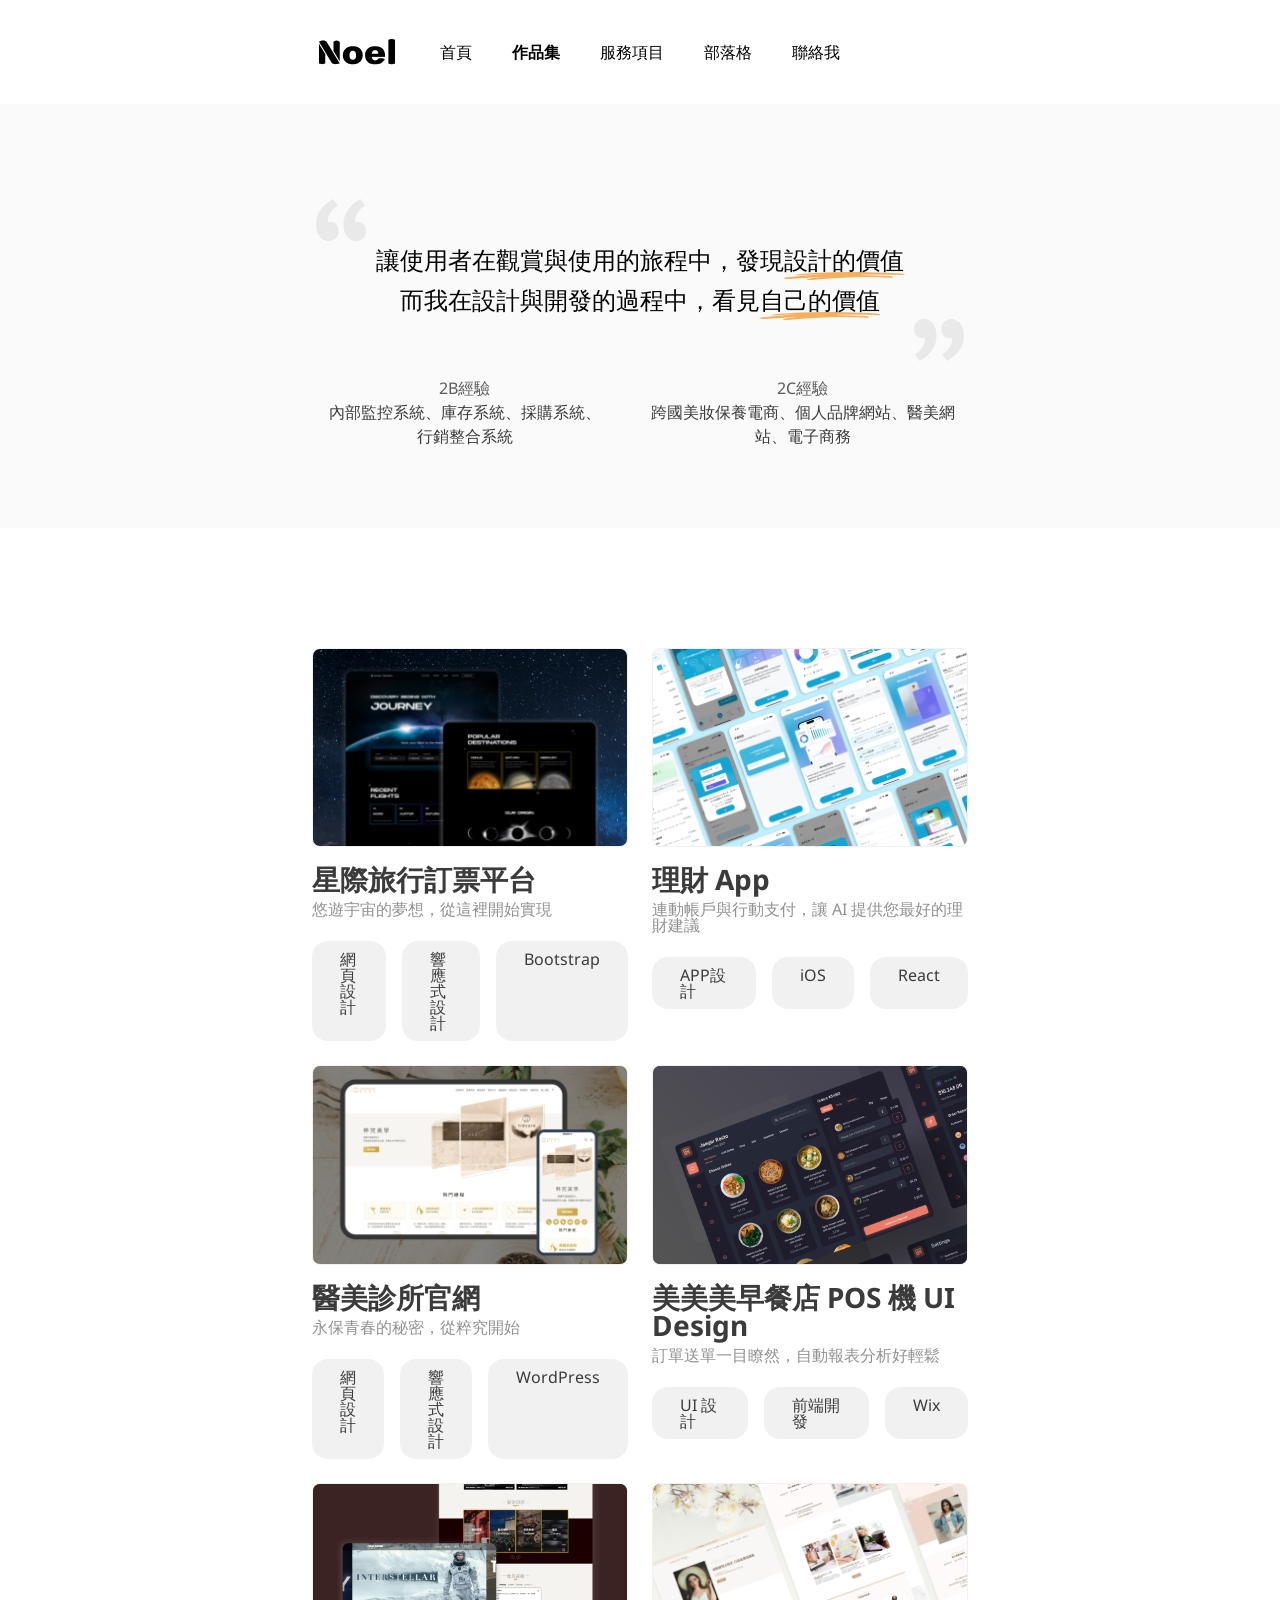
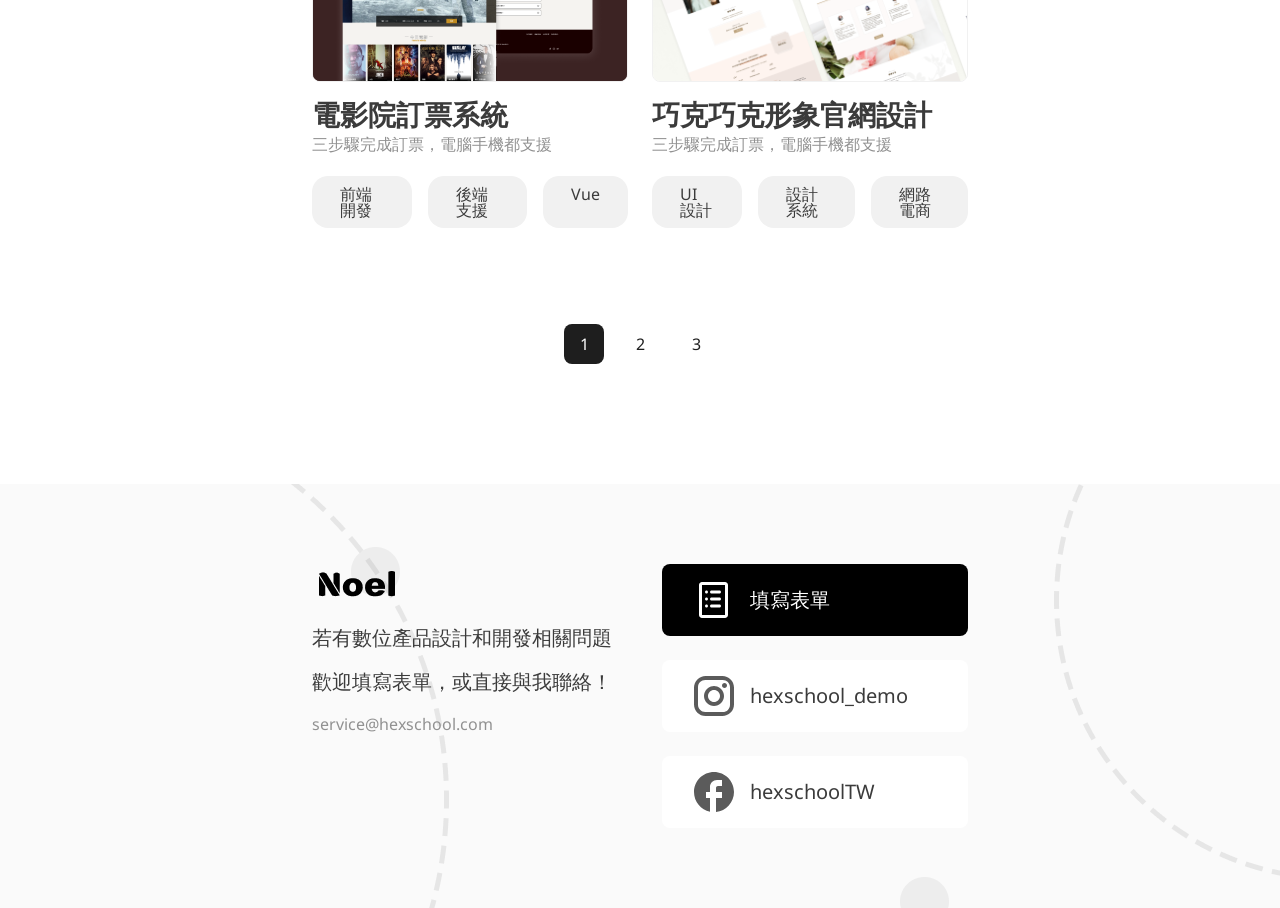
==== works.html @ 207dffbc "feat: add portfolio page with RWD support" ====
<!DOCTYPE html>
<html lang="zh-Hant">
<head>
    <meta charset="UTF-8">
    <meta name="viewport" content="width=device-width, initial-scale=1.0">
    <meta name="description" content="test">
    <link rel="stylesheet" href="css/all.css">
    <title>Document</title>
</head>
<body>
    <header>
        <img src="assets/logo.png" alt="Noel's logo">
        <nav>
            <ul class="nav-list">
                <li><a href="#">首頁</a></li>
                <li><a href="#" class="active">作品集</a></li>
                <li><a href="#">服務項目</a></li>
                <li><a href="#">部落格</a></li>
                <li><a href="#">聯絡我</a></li>
            </ul>
        </nav>
    </header>
    <body>
        <section class="works-hero">
            <div class="works-intro">
                <img src="assets/quote-left.svg" alt="Quote left" class="quote-left">
                <p>讓使用者在觀賞與使用的旅程中，發現<span class="highlight">設計的價值</span></p>
                <p>而我在設計與開發的過程中，看見<span class="highlight">自己的價值</span></p>
                <img src="assets/quote-right.svg" alt="Quote right" class="quote-right">
            </div>
            <div class="work-experience">
                <div class="works-experience-card">
                    <p class="subtitle">2B經驗</p>
                    <p>內部監控系統、庫存系統、採購系統、行銷整合系統</p>
                </div>
                <div class="works-experience-card">
                    <p class="subtitle">2C經驗</p>
                    <p>跨國美妝保養電商、個人品牌網站、醫美網站、電子商務</p>
                </div>
            </div>
        </section>
        <section class="works-collection">
            <div class="works-list">
                <div class="works-item">
                    <img src="assets/work-image1.svg" alt="Work image">
                    <h3>星際旅行訂票平台</h3>
                    <p>悠遊宇宙的夢想，從這裡開始實現</p>
                    <ul>
                        <li>網頁設計</li>
                        <li>響應式設計</li>
                        <li>Bootstrap</li>
                    </ul>
                </div>
                <div class="works-item">
                    <img src="assets/work-image2.svg" alt="Work image">
                    <h3>理財 App</h3>
                    <p>連動帳戶與行動支付，讓 AI 提供您最好的理財建議</p>
                    <ul>
                        <li>APP設計</li>
                        <li>iOS</li>
                        <li>React</li>
                    </ul>
                </div>
                <div class="works-item">
                    <img src="assets/work-image3.svg" alt="Work image">
                    <h3>醫美診所官網</h3>
                    <p>永保青春的秘密，從粹究開始</p>
                    <ul>
                        <li>網頁設計</li>
                        <li>響應式設計</li>
                        <li>WordPress</li>
                    </ul>
                </div>
                <div class="works-item">
                    <img src="assets/work-image4.svg" alt="Work image">
                    <h3>美美美早餐店 POS 機 UI Design</h3>
                    <p>訂單送單一目瞭然，自動報表分析好輕鬆</p>
                    <ul>
                        <li>UI 設計</li>
                        <li>前端開發</li>
                        <li>Wix</li>
                    </ul>
                </div>
                <div class="works-item">
                    <img src="assets/work-image5.svg" alt="Work image">
                    <h3>電影院訂票系統</h3>
                    <p>三步驟完成訂票，電腦手機都支援</p>
                    <ul>
                        <li>前端開發</li>
                        <li>後端支援</li>
                        <li>Vue</li>
                    </ul>
                </div>
                <div class="works-item">
                    <img src="assets/work-image6.svg" alt="Work image">
                    <h3>巧克巧克形象官網設計</h3>
                    <p>三步驟完成訂票，電腦手機都支援</p>
                    <ul>
                        <li>UI 設計</li>
                        <li>設計系統</li>
                        <li>網路電商</li>
                    </ul>
                </div>
            </div>
            <div class="works-pagination">
                <a href="#" class="pagination-button active">1</a>
                <a href="#" class="pagination-button">2</a>
                <a href="#" class="pagination-button">3</a>
            </div>
        </section>
    </body>
    <footer>
        <div class="footer-intro">
            <img src="assets/logo.png" alt="Noel's logo">
            <p>若有數位產品設計和開發相關問題</p>
            <p>歡迎填寫表單，或直接與我聯絡！</p>
            <address>
                <a href="mailto:service@hexschool.com">service@hexschool.com</a>
            </address>
        </div>
        <div class="footer-contact">
            <a href="#" class="information-button active">
                <div class="icon-wrapper">
                    <img src="assets/list.svg" alt="List logo" class="icon-lg">
                </div>
                填寫表單
            </a>
            <a href="#" class="information-button">
                <div class="icon-wrapper">
                    <img src="assets/instagram.svg" alt="Instagram logo">
                </div>
                hexschool_demo
            </a>
            <a href="#" class="information-button">
                <div class="icon-wrapper">
                    <img src="assets/facebook.svg" alt="Facebook logo">
                </div>
                hexschoolTW
            </a>
        </div>
    </footer>
</body>
</html>
---- css/all.css ----
@charset "UTF-8";
@import url("https://fonts.googleapis.com/css2?family=Noto+Sans:ital,wght@0,300;1,300&display=swap");
html, body, div, span, applet, object, iframe,
h1, h2, h3, h4, h5, h6, p, blockquote, pre,
a, abbr, acronym, address, big, cite, code,
del, dfn, em, img, ins, kbd, q, s, samp,
small, strike, strong, sub, sup, tt, var,
b, u, i, center,
dl, dt, dd, ol, ul, li,
fieldset, form, label, legend,
table, caption, tbody, tfoot, thead, tr, th, td,
article, aside, canvas, details, embed,
figure, figcaption, footer, header, hgroup,
menu, nav, output, ruby, section, summary,
time, mark, audio, video {
  margin: 0;
  padding: 0;
  border: 0;
  font-size: 100%;
  font: inherit;
  vertical-align: baseline;
}

/* HTML5 display-role reset for older browsers */
article, aside, details, figcaption, figure,
footer, header, hgroup, menu, nav, section {
  display: block;
}

body {
  line-height: 1;
}

ol, ul {
  list-style: none;
}

blockquote, q {
  quotes: none;
}

blockquote:before, blockquote:after,
q:before, q:after {
  content: "";
  content: none;
}

table {
  border-collapse: collapse;
  border-spacing: 0;
}

.title {
  display: flex;
  align-items: center;
  justify-content: center;
}

.title::before, .title::after {
  content: "";
  width: 6px;
  height: 6px;
  border-radius: 50%;
  background-color: #C1C1C1;
}

h2 {
  display: flex;
  align-items: center;
  justify-content: center;
  gap: 12px;
}

h2::before, h2::after {
  content: "";
  flex: 0 0 100px;
  height: 1px;
  background: #C1C1C1;
}
@media (max-width: 768px) {
  h2::before, h2::after {
    flex: 0 0 50px;
  }
}

.portfolio-content::after {
  content: "";
  display: block;
  width: 100%;
  height: 1px;
  background-color: #F1F1F1;
}
@media (max-width: 768px) {
  .portfolio-content::after {
    display: none;
  }
}

.button::after {
  content: "";
  width: 16px;
  height: 16px;
  background-image: url("../assets/arrow.svg");
  background-repeat: no-repeat;
  margin-left: 8px;
}

.grey-box {
  background-color: rgba(128, 128, 128, 0.7);
  display: flex;
  justify-content: center;
  align-items: center;
  width: 50%;
  height: 100%;
}
@media (max-width: 768px) {
  .grey-box {
    background-color: white;
    flex-direction: column;
    width: 100%;
    height: 188px;
  }
}

.dots li span {
  display: block;
  width: 12px;
  height: 12px;
  border-radius: 50%;
  background-color: #E9E9E9;
}
@media (max-width: 768px) {
  .dots li span {
    display: none;
  }
}

.dots li.active span {
  background-color: #000000;
}

*, *::before, *::after {
  box-sizing: border-box;
}

body {
  font-family: "Noto Sans";
}

/* header */
header {
  display: grid;
  grid-template-columns: 1fr auto 1fr;
  align-items: center;
  padding: 32px 312px;
}
@media (max-width: 768px) {
  header {
    padding: 0;
    position: relative;
  }
}

@media (max-width: 768px) {
  header ::after {
    content: "";
    position: absolute;
    top: 10px;
    right: 0;
    width: 40px;
    height: 40px;
    background: url("../assets/hamburger.svg") no-repeat;
  }
}
header img, footer img {
  width: 90px;
  height: 40px;
}

.nav-list {
  display: flex;
  justify-content: center;
  gap: 40px;
}
@media (max-width: 768px) {
  .nav-list {
    display: none;
  }
}

.nav-list a {
  cursor: pointer;
  text-decoration: none;
  color: #000000;
  font-size: 16px;
}

.nav-list a.active {
  font-weight: bold;
}

/* 第一部分 */
.hero {
  display: flex;
}
@media (max-width: 768px) {
  .hero {
    flex-direction: column-reverse;
    justify-content: center;
    align-items: center;
    text-align: center;
  }
}

.hero-content {
  width: 40%;
  display: flex;
  justify-content: flex-end;
  align-items: center;
}
@media (max-width: 768px) {
  .hero-content {
    width: 60%;
  }
}

.hero-img {
  width: 60%;
}
@media (max-width: 768px) {
  .hero-img {
    width: 100%;
  }
}

h1 {
  font-size: 40px;
  font-weight: bold;
  color: #3B3B3B;
  padding-bottom: 24px;
}
@media (max-width: 768px) {
  h1 {
    font-size: 32px;
    padding-top: 40px;
    padding-bottom: 40px;
  }
}

.intro p {
  font-size: 20px;
  color: #5B5B5B;
  line-height: 30px;
  padding-bottom: 8px;
}

.intro p .highlight {
  background-image: url("../assets/Vector.png");
  background-repeat: no-repeat;
  background-position: center bottom; /* 圖片位置在中央底部 */
  background-size: 100% auto; /* 橫向撐滿文字寬度 */
  padding-bottom: 4px; /* 確保底部有空間顯示圖片 */
}

.intro .specialties {
  font-size: 16px;
  color: #C1C1C1;
  padding-top: 16px;
  line-height: 24px;
}

.intro ul {
  display: flex;
  justify-content: flex-start;
  align-items: center;
  gap: 16px;
  padding-top: 60px;
}
@media (max-width: 768px) {
  .intro ul {
    justify-content: center;
    padding-top: 24px;
  }
}

.intro ul li {
  width: 56px;
  height: 56px;
  display: flex;
  justify-content: center;
  align-items: center;
}

.intro ul img {
  width: 70%;
}

/* 第二部分 */
.works {
  padding-top: 80px;
}

h2 {
  font-size: 32px;
  font-weight: bold;
  color: #3B3B3B;
}
@media (max-width: 768px) {
  h2 {
    font-size: 24px;
  }
}

.portfolio {
  height: 2400px;
  display: flex;
  flex-direction: column;
  padding-top: 60px;
}
@media (max-width: 768px) {
  .portfolio {
    height: 2043px;
    padding-top: 40px;
  }
}

.portfolio-item-up {
  flex: 1;
  width: 100%;
  background: url("../assets/portfolio-up.jpg") center/cover no-repeat;
  display: flex;
  justify-content: center;
  align-items: center;
  gap: 32px;
}
@media (max-width: 768px) {
  .portfolio-item-up {
    flex-direction: column;
    background: none;
  }
}

.portfolio-up-mobile-box {
  display: none;
}
@media (max-width: 768px) {
  .portfolio-up-mobile-box {
    position: relative;
  }
}

.portfolio-up-mobile-wrapper, .portfolio-down-mobile-wrapper {
  display: none;
}
@media (max-width: 768px) {
  .portfolio-up-mobile-wrapper, .portfolio-down-mobile-wrapper {
    display: block;
    position: relative;
    width: 100%;
    height: 390px;
  }
}

@media (max-width: 768px) {
  .portfolio-up-bg-mobile, .portfolio-down-bg-mobile {
    width: 100%;
    height: 100%;
    -o-object-fit: cover;
       object-fit: cover;
  }
}

.portfolio-up-img-web {
  width: 714px;
  height: 720px;
  align-self: flex-end;
}
@media (max-width: 768px) {
  .portfolio-up-img-web {
    display: none;
  }
}

@media (max-width: 768px) {
  .portfolio-up-img {
    position: absolute;
    bottom: 0;
    left: 50%;
    transform: translateX(-50%);
    width: 295px;
    height: 297px;
  }
}

.glass-card {
  width: 526px;
  height: 400px;
  backdrop-filter: blur(8px);
  border-radius: 24px;
  background-color: rgba(255, 255, 255, 0.1019607843);
}
@media (max-width: 768px) {
  .glass-card {
    background-color: white;
    width: 100%;
    border-radius: 0;
    height: 164px;
  }
}

.portfolio-content {
  color: #FFFFFF;
  margin: 80px 40px 56px 40px;
}
@media (max-width: 768px) {
  .portfolio-content {
    margin: 0 auto;
    color: #1E1E1E;
    text-align: center;
  }
}

h3 {
  font-weight: bold;
  font-size: 28px;
  padding-bottom: 6px;
}
@media (max-width: 768px) {
  h3 {
    font-size: 20px;
    padding-top: 24px;
    padding-bottom: 0px;
  }
}

.portfolio-content p {
  padding-top: 6px;
  padding-bottom: 6px;
}
@media (max-width: 768px) {
  .portfolio-content p {
    padding-top: 8px;
    padding-bottom: 16px;
    white-space: normal; /* pad 版允許換行 */
    width: 100%; /* 寬度撐滿讓文字有空間換行 */
    text-align: center;
  }
}

.portfolio-content ul {
  display: flex;
  gap: 16px;
  padding-top: 32px;
  padding-bottom: 32px;
}
@media (max-width: 768px) {
  .portfolio-content ul {
    font-size: 16px;
    gap: 8px;
    padding-top: 16px;
    padding-bottom: 20px;
    justify-content: center;
    align-items: center;
  }
}

.portfolio-content li {
  color: #3B3B3B;
  background: #FFFFFF;
  padding: 10px 28px;
  border-radius: 16px;
}
@media (max-width: 768px) {
  .portfolio-content li {
    color: #3B3B3B;
    background: #F1F1F1;
    gap: 8px;
    padding: 4px 12px;
  }
}

.button {
  font-size: 20px;
  font-weight: bold;
  background-color: #000000;
  color: white;
  padding: 16px 32px;
  text-decoration: none;
  cursor: pointer;
  border-radius: 5px;
  display: flex;
  align-items: center;
  text-align: center;
  width: -moz-fit-content;
  width: fit-content; /* 寬度只包住文字 */
  margin: 0 auto;
}
@media (max-width: 768px) {
  .button {
    font-size: 16px;
    padding: 8px 16px;
    height: 40px;
  }
}

.portfolio-item-middle {
  flex: 1;
  width: 100%;
  background: url("../assets/portfolio-middle.svg") center/cover no-repeat;
  display: flex;
  justify-content: flex-start;
  align-items: center;
  gap: 32px;
}
@media (max-width: 768px) {
  .portfolio-item-middle {
    flex-direction: column;
    background: none;
    flex: 0;
  }
}

.portfolio-middle-bg-mobile {
  display: none; /* 桌機版隱藏 */
}
@media (max-width: 768px) {
  .portfolio-middle-bg-mobile {
    display: block;
    width: 100%;
    height: 390px;
  }
}

.portfolio-item-down {
  flex: 1;
  width: 100%;
  background: url("../assets/portfolio-down.svg") center/cover no-repeat;
  display: flex;
  justify-content: center;
  align-items: center;
  gap: 32px;
}
@media (max-width: 768px) {
  .portfolio-item-down {
    flex-direction: column;
    background: none;
  }
}

@media (max-width: 768px) {
  .portfolio-down-img {
    position: absolute;
    bottom: 10%;
    left: 50%;
    transform: translateX(-50%);
    width: 295px;
    height: 320px;
  }
}

.portfolio-down-img-web {
  width: 721px;
  height: 512px;
}
@media (max-width: 768px) {
  .portfolio-down-img-web {
    display: none;
  }
}

/* 第三部分 - 服務項目 */
.services-container {
  width: 100%;
  background: url("../assets/homepage-services-bg.svg") center/cover no-repeat;
  padding-top: 120px;
  padding-bottom: 120px;
}
@media (max-width: 768px) {
  .services-container {
    padding-top: 80px;
    padding-bottom: 80px;
  }
}

.services-container ul {
  padding-top: 90px;
  display: flex;
  gap: 24px;
  justify-content: center;
  align-items: center;
}
@media (max-width: 768px) {
  .services-container ul {
    padding-top: 40px;
    flex-direction: column;
  }
}

.services-container li {
  background: url("../assets/process-bg.svg") center/cover no-repeat;
  color: #FFFFFF;
  height: 306px;
  width: 306px;
  display: flex;
  flex-direction: column;
  justify-content: center;
  align-items: center;
  border-radius: 24px;
  gap: 24px;
}

.services-container span {
  font-weight: bold;
  font-size: 28px;
  padding-bottom: 6px;
}
@media (max-width: 768px) {
  .services-container span {
    font-size: 24px;
  }
}

.cta p {
  font-weight: bold;
  font-size: 28px;
  padding-bottom: 6px;
}
@media (max-width: 768px) {
  .cta p {
    font-size: 20px;
  }
}

.cta {
  display: flex;
  flex-direction: column;
  justify-content: center;
  align-items: center;
  gap: 40px;
  padding-top: 80px;
}
@media (max-width: 768px) {
  .cta {
    padding-top: 40px;
  }
}

/* 第四部分 - 精選文章 */
.articles {
  padding-top: 120px;
  padding-bottom: 80px;
}
@media (max-width: 768px) {
  .articles {
    padding-top: 80px;
  }
}

.articles-content {
  display: flex;
  justify-content: center;
  align-items: center;
  gap: 40px;
  padding-top: 80px;
}
@media (max-width: 768px) {
  .articles-content {
    flex-direction: column;
  }
}

.article-card {
  display: flex;
  flex-direction: column;
  justify-content: center;
  align-items: flex-start; /* 頂端對齊 */
  width: 416px;
  gap: 16px;
}
@media (max-width: 768px) {
  .article-card {
    padding-right: 12px;
    padding-left: 12px;
    width: 100%;
  }
}

@media (max-width: 768px) {
  .article-card img {
    width: 100%;
  }
}

.article-card p {
  font-size: 20px;
  font-weight: bold;
  text-align: left; /* 強制靠左 */
  word-wrap: break-word; /* 允許長單字換行 */
  width: 100%;
  line-height: 1.5;
}

.article-meta {
  display: flex;
  justify-content: space-between;
  align-items: flex-end;
  width: 100%;
}

.label {
  background-color: #F1F1F1;
  color: #3B3B3B;
  padding: 4px 12px;
  font-size: 16px;
  border-radius: 16px;
}

time {
  font-size: 16px;
  line-height: 24px;
}

.dots {
  display: flex;
  justify-content: center;
  align-items: center;
  padding-top: 40px;
  gap: 16px;
}

.articles .button {
  display: none;
}
@media (max-width: 768px) {
  .articles .button {
    display: flex;
  }
}

/* footer */
footer {
  width: 100%;
  background: url("../assets/footer-lg.png") center/cover no-repeat;
  padding: 80px 312px;
  display: flex;
  justify-content: space-between;
  gap: 24px;
}
@media (max-width: 768px) {
  footer {
    padding: 40px 12px;
    flex-direction: column;
    justify-content: center;
    align-items: center;
    background: url("../assets/footer-bg-sm.svg") center/cover no-repeat;
  }
}

.footer-intro {
  gap: 24px;
  display: flex;
  flex-direction: column;
  width: 686px;
}
@media (max-width: 768px) {
  .footer-intro {
    width: 100%;
    align-items: center;
  }
}

.footer-intro p {
  font-size: 20px;
  color: #3B3B3B;
}

.footer-intro address a {
  color: #919191;
  text-decoration: none;
}

.footer-contact {
  gap: 24px;
  display: flex;
  flex-direction: column;
  flex: 1;
}

.information-button {
  width: 306px;
  background-color: #FFFFFF;
  color: #3B3B3B;
  text-decoration: none;
  border-radius: 8px;
  font-size: 20px;
  line-height: 30px;
  cursor: pointer;
  padding: 8px 24px;
  display: flex;
  align-items: center;
  gap: 8px;
}
@media (max-width: 768px) {
  .information-button {
    border: #C1C1C1 1px solid;
  }
}

.information-button.active {
  background-color: #000000;
  color: white;
}

.icon-wrapper {
  width: 56px;
  height: 56px;
  display: flex;
  justify-content: center;
  align-items: center;
  overflow: hidden; /* 防止 img 溢出 */
}

.icon-lg {
  width: 100%;
  height: 100%;
}

.works-hero {
  width: 100%;
  background-color: #FAFAFA;
  display: flex;
  flex-direction: column;
  justify-content: center;
  align-items: center;
  padding-top: 80px;
  padding-bottom: 80px;
}
@media (max-width: 768px) {
  .works-hero {
    padding-top: 40px;
    padding-bottom: 40px;
  }
}

.works-intro {
  gap: 16px;
  width: 670px;
  height: 192px;
  display: flex;
  flex-direction: column;
  align-items: center;
  justify-content: center;
  position: relative;
}
@media (max-width: 768px) {
  .works-intro {
    width: 100%;
    padding-left: 37.5px;
    padding-right: 37.5px;
    padding-top: 64px;
  }
}

.works-intro p {
  font-size: 24px;
  text-align: center;
}
@media (max-width: 768px) {
  .works-intro p {
    font-size: 20px;
  }
}

.quote-left {
  position: absolute;
  width: 72px;
  height: 72px;
  top: 0;
  left: 0;
}
@media (max-width: 768px) {
  .quote-left {
    left: 50%;
    transform: translateX(-50%);
    width: 64px;
    height: 64px;
  }
}

.quote-right {
  position: absolute;
  width: 72px;
  height: 72px;
  bottom: 0;
  right: 0;
}
@media (max-width: 768px) {
  .quote-right {
    display: none;
    width: 64px;
    height: 64px;
  }
}

.works-intro .highlight {
  background-image: url("../assets/Vector.png");
  background-repeat: no-repeat;
  background-position: center bottom; /* 圖片位置在中央底部 */
  background-size: 100% auto; /* 橫向撐滿文字寬度 */
  padding-bottom: 4px;
}

.work-experience {
  display: flex;
  justify-content: center;
  width: 636px;
  gap: 40px;
}
@media (max-width: 768px) {
  .work-experience {
    width: 235px;
    flex-direction: column;
    padding-top: 40px;
  }
}

.works-experience-card p {
  color: #3B3B3B;
  font-size: 16px;
  flex: 1;
  line-height: 24px;
  text-align: center;
}

.works-experience-card .subtitle {
  color: #5B5B5B;
  font-size: 16px;
  line-height: 24px;
}

.works-experience-card .subtitle::after {
  content: "";
  flex: 0 0 100px;
  height: 1px;
  background: #C1C1C1;
}

.works-collection {
  padding: 120px 312px;
}
@media (max-width: 768px) {
  .works-collection {
    padding: 80px 12px;
  }
}

.works-list {
  display: flex;
  justify-content: space-between;
  flex-wrap: wrap;
}
@media (max-width: 768px) {
  .works-list {
    flex-direction: column;
    gap: 48px;
  }
}

.works-item {
  flex: 0 0 calc(50% - 12px);
}

.works-item img {
  width: 100%;
  border: #F1F1F1 1px solid;
  border-radius: 8px;
  margin-bottom: 16px;
}

.works-item h3 {
  font-size: 28px;
  color: #3B3B3B;
  padding-bottom: 8px;
  padding-top: 0;
}
@media (max-width: 768px) {
  .works-item h3 {
    font-size: 20px;
    padding-left: 16px;
  }
}

.works-item p {
  font-size: 16px;
  color: #919191;
}
@media (max-width: 768px) {
  .works-item p {
    padding-left: 16px;
  }
}

.works-item ul {
  display: flex;
  gap: 16px;
  padding-top: 24px;
  padding-bottom: 24px;
}
@media (max-width: 768px) {
  .works-item ul {
    font-size: 16px;
    gap: 8px;
    padding-top: 16px;
    padding-left: 16px;
    padding-bottom: 20px;
    justify-content: flex-start;
  }
}

.works-item li {
  color: #3B3B3B;
  background: #F1F1F1;
  padding: 10px 28px;
  border-radius: 16px;
}
@media (max-width: 768px) {
  .works-item li {
    color: #3B3B3B;
    background: #F1F1F1;
    gap: 8px;
    padding: 4px 12px;
  }
}

.works-pagination {
  display: flex;
  justify-content: center;
  gap: 16px;
  padding-top: 72px;
}
@media (max-width: 768px) {
  .works-pagination {
    padding-top: 48px;
  }
}

.works-pagination .pagination-button {
  background-color: #FFFFFF;
  height: 40px;
  width: 40px;
  border-radius: 8px;
  display: flex;
  align-items: center;
  justify-content: center;
  color: #1E1E1E;
  text-decoration: none;
}

.works-pagination .pagination-button.active {
  background-color: #1E1E1E;
  color: white;
}/*# sourceMappingURL=all.css.map */
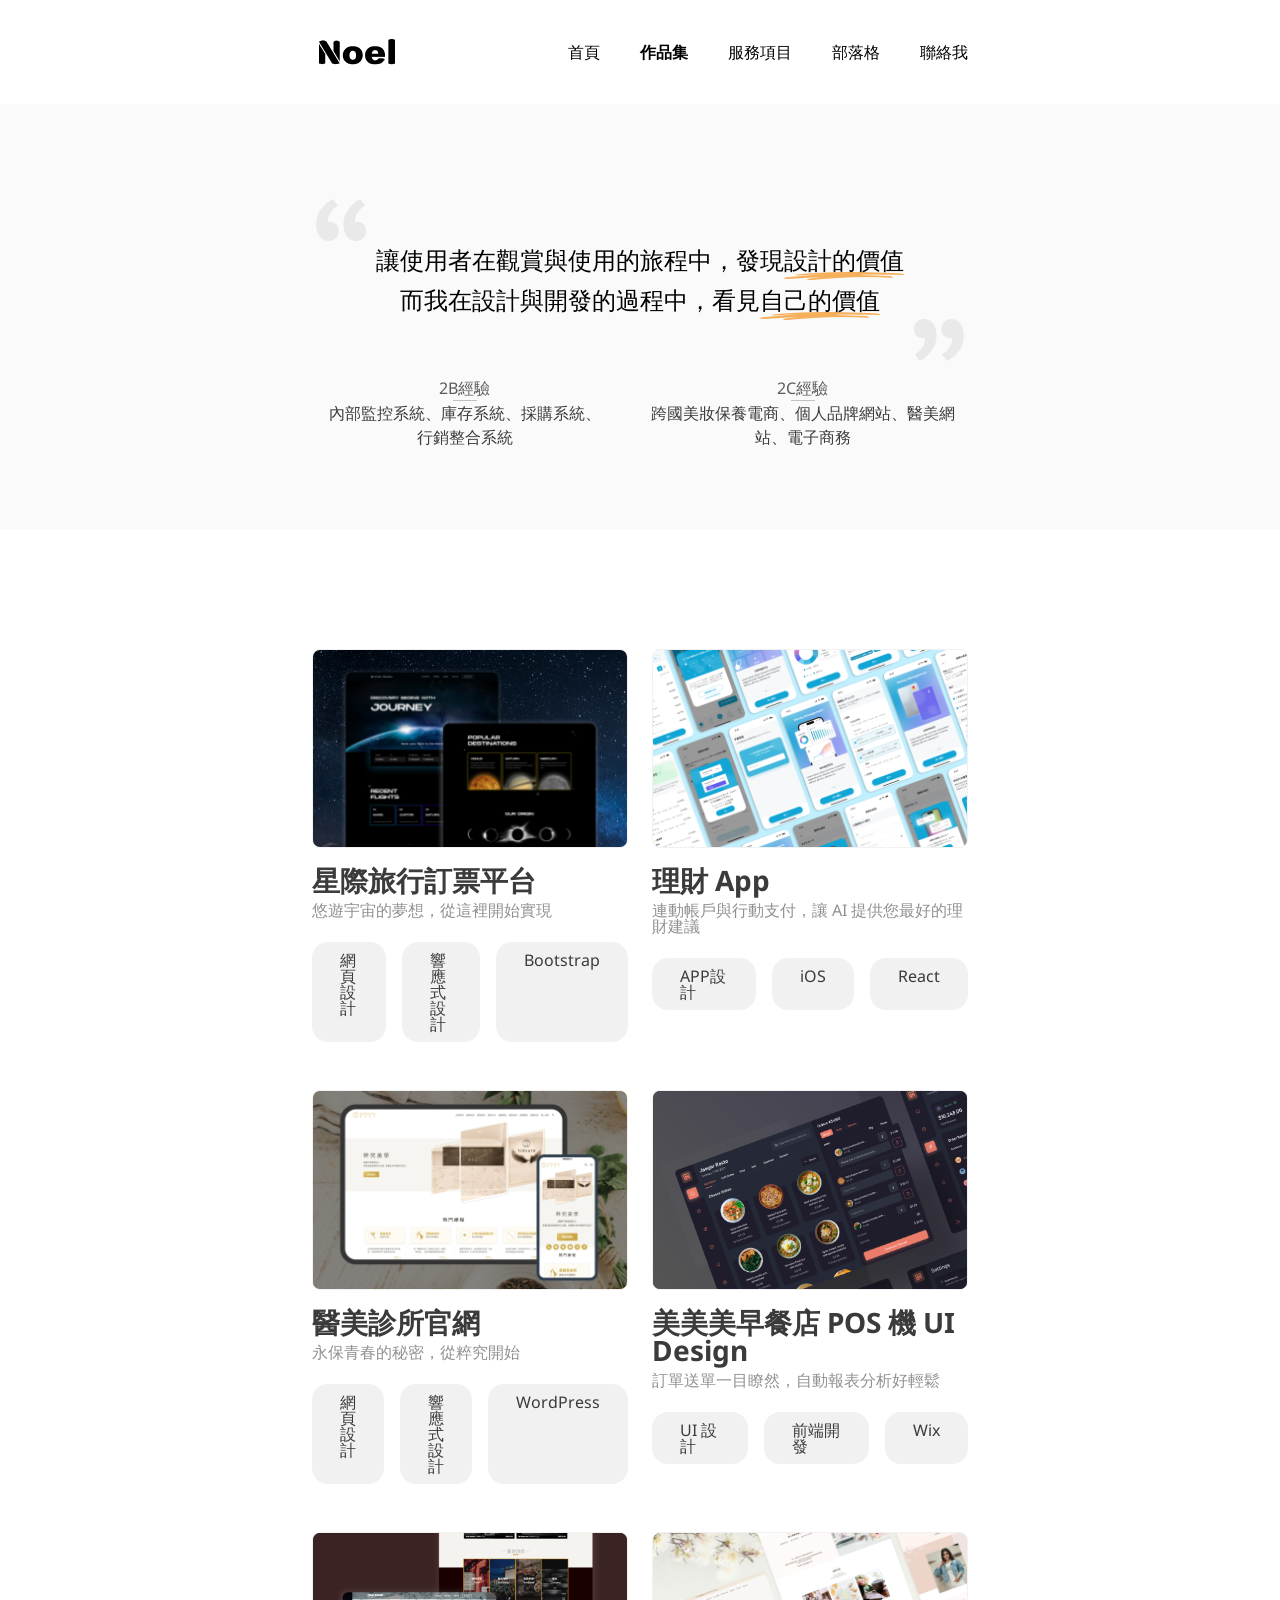
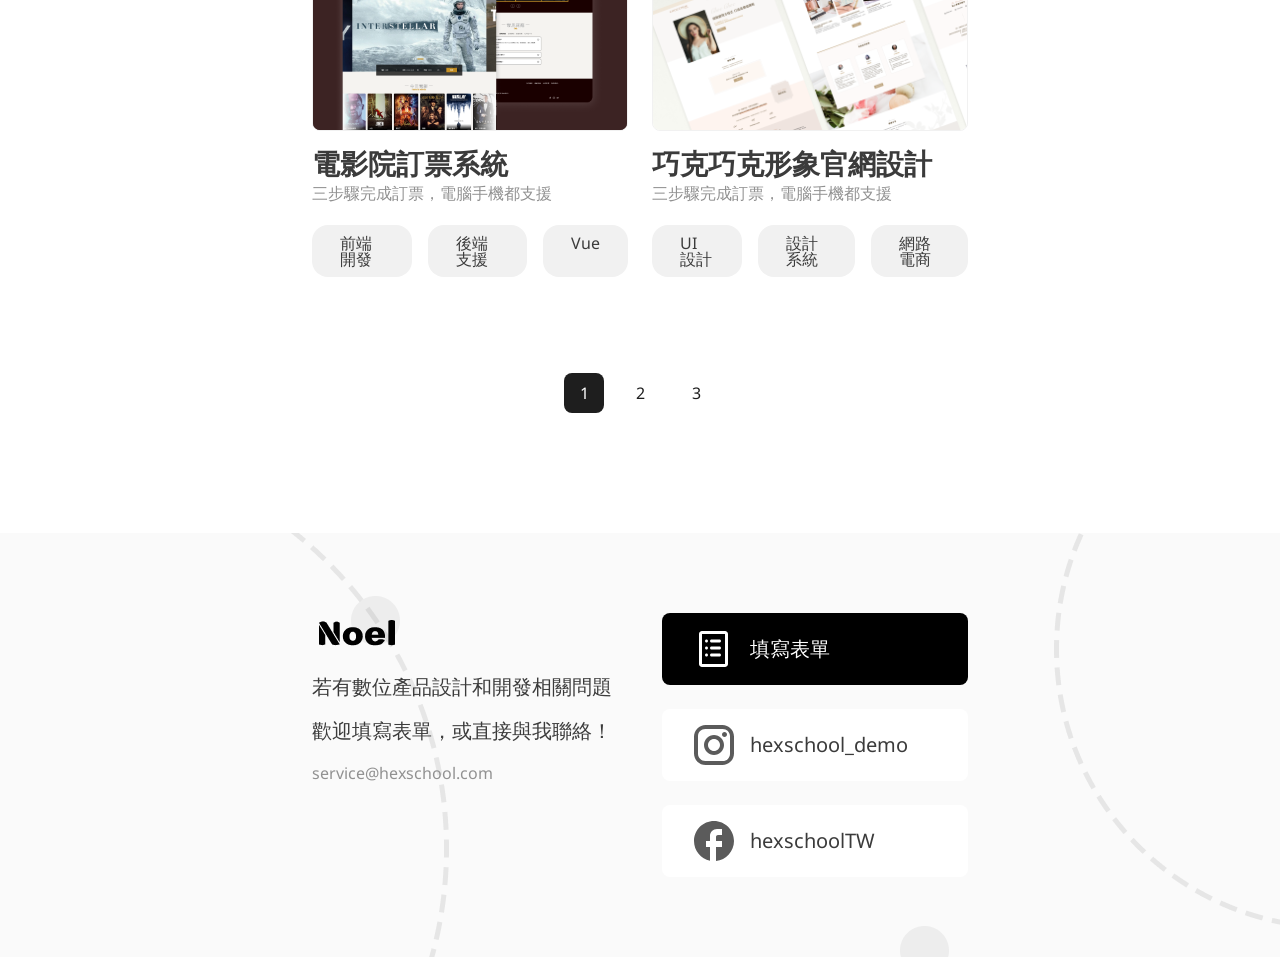
==== commit a9b92e48: "refactor: clean up duplicate CSS code" ====
--- a/works.html
+++ b/works.html
@@ -5,20 +5,34 @@
     <meta name="viewport" content="width=device-width, initial-scale=1.0">
     <meta name="description" content="test">
     <link rel="stylesheet" href="css/all.css">
-    <title>Document</title>
+    <title>Noel's Works</title>
 </head>
 <body>
     <header>
         <img src="assets/logo.png" alt="Noel's logo">
         <nav>
             <ul class="nav-list">
-                <li><a href="#">首頁</a></li>
+                <li><a href="index.html">首頁</a></li>
                 <li><a href="#" class="active">作品集</a></li>
                 <li><a href="#">服務項目</a></li>
                 <li><a href="#">部落格</a></li>
                 <li><a href="#">聯絡我</a></li>
             </ul>
         </nav>
+        <div class="mobile-menu">
+            <label>
+                <img src="assets/logo.png" alt="Noel's logo" class="mobile-logo">
+                <img src="assets/hamburger.svg" alt="Mobile menu button" class="hamburger-icon">
+                <input type="checkbox" class="btn">
+            </label>
+            <ul class="mobile-nav-list">
+                <li><a href="index.html">首頁</a></li>
+                <li><a href="#" class="active">作品集</a></li>
+                <li><a href="#">服務項目</a></li>
+                <li><a href="#">部落格</a></li>
+                <li><a href="#">聯絡我</a></li>
+            </ul>
+        </div>
     </header>
     <body>
         <section class="works-hero">
--- a/css/all.css
+++ b/css/all.css
@@ -149,29 +149,17 @@
 
 /* header */
 header {
-  display: grid;
-  grid-template-columns: 1fr auto 1fr;
+  display: flex;
+  justify-content: space-between;
   align-items: center;
   padding: 32px 312px;
 }
 @media (max-width: 768px) {
   header {
     padding: 0;
-    position: relative;
-  }
-}
-
-@media (max-width: 768px) {
-  header ::after {
-    content: "";
-    position: absolute;
-    top: 10px;
-    right: 0;
-    width: 40px;
-    height: 40px;
-    background: url("../assets/hamburger.svg") no-repeat;
-  }
-}
+  }
+}
+
 header img, footer img {
   width: 90px;
   height: 40px;
@@ -185,6 +173,64 @@
 @media (max-width: 768px) {
   .nav-list {
     display: none;
+  }
+}
+
+.mobile-menu {
+  display: none;
+}
+@media (max-width: 768px) {
+  .mobile-menu {
+    display: block;
+    position: fixed;
+    top: 0;
+    left: 0;
+    right: 0;
+    z-index: 1000;
+    background: #fff;
+  }
+  .mobile-menu input {
+    display: none;
+  }
+  .mobile-menu label {
+    cursor: pointer;
+    display: flex;
+    justify-content: space-between;
+    align-items: center;
+    padding: 10px 20px;
+  }
+  .mobile-menu label .mobile-logo {
+    width: 90px;
+    height: 40px;
+  }
+  .mobile-menu label .hamburger-icon {
+    width: 30px;
+    height: 20px;
+  }
+  .mobile-menu .mobile-nav-list {
+    overflow: hidden;
+    max-height: 0;
+    transition: max-height 0.5s;
+    background: #fff;
+    box-shadow: 0 4px 8px rgba(0, 0, 0, 0.2);
+    margin: 0;
+    padding: 0;
+  }
+  .mobile-menu .mobile-nav-list a {
+    display: block;
+    padding: 14px 20px;
+    text-decoration: none;
+    color: #000000;
+    font-size: 20px;
+    text-align: center;
+  }
+  .mobile-menu .mobile-nav-list a.active {
+    font-weight: bold;
+  }
+  .mobile-menu:has(input:checked) .mobile-nav-list {
+    max-height: 50%;
+    transition: max-height 1s;
+    overflow-y: auto;
   }
 }
 
@@ -230,6 +276,7 @@
 @media (max-width: 768px) {
   .hero-img {
     width: 100%;
+    margin-top: 40px;
   }
 }
 
@@ -868,6 +915,7 @@
 @media (max-width: 768px) {
   .works-intro p {
     font-size: 20px;
+    line-height: 1.6;
   }
 }
 
@@ -897,16 +945,14 @@
 @media (max-width: 768px) {
   .quote-right {
     display: none;
-    width: 64px;
-    height: 64px;
   }
 }
 
 .works-intro .highlight {
   background-image: url("../assets/Vector.png");
   background-repeat: no-repeat;
-  background-position: center bottom; /* 圖片位置在中央底部 */
-  background-size: 100% auto; /* 橫向撐滿文字寬度 */
+  background-position: center bottom;
+  background-size: 100% auto;
   padding-bottom: 4px;
 }
 
@@ -927,20 +973,21 @@
 .works-experience-card p {
   color: #3B3B3B;
   font-size: 16px;
-  flex: 1;
   line-height: 24px;
   text-align: center;
 }
 
 .works-experience-card .subtitle {
   color: #5B5B5B;
-  font-size: 16px;
-  line-height: 24px;
+  display: flex;
+  flex-direction: column;
+  align-items: center;
 }
 
 .works-experience-card .subtitle::after {
   content: "";
-  flex: 0 0 100px;
+  display: block;
+  width: 24px;
   height: 1px;
   background: #C1C1C1;
 }
@@ -955,19 +1002,15 @@
 }
 
 .works-list {
-  display: flex;
-  justify-content: space-between;
-  flex-wrap: wrap;
+  display: grid;
+  grid-template-columns: 1fr 1fr;
+  gap: 24px;
 }
 @media (max-width: 768px) {
   .works-list {
-    flex-direction: column;
+    grid-template-columns: 1fr;
     gap: 48px;
   }
-}
-
-.works-item {
-  flex: 0 0 calc(50% - 12px);
 }
 
 .works-item img {
@@ -1001,6 +1044,7 @@
 }
 
 .works-item ul {
+  font-size: 16px;
   display: flex;
   gap: 16px;
   padding-top: 24px;
@@ -1008,7 +1052,6 @@
 }
 @media (max-width: 768px) {
   .works-item ul {
-    font-size: 16px;
     gap: 8px;
     padding-top: 16px;
     padding-left: 16px;
@@ -1025,9 +1068,6 @@
 }
 @media (max-width: 768px) {
   .works-item li {
-    color: #3B3B3B;
-    background: #F1F1F1;
-    gap: 8px;
     padding: 4px 12px;
   }
 }
@@ -1059,4 +1099,8 @@
 .works-pagination .pagination-button.active {
   background-color: #1E1E1E;
   color: white;
+}
+
+.pagination-button:hover:not(.active) {
+  background-color: #F1F1F1;
 }/*# sourceMappingURL=all.css.map */
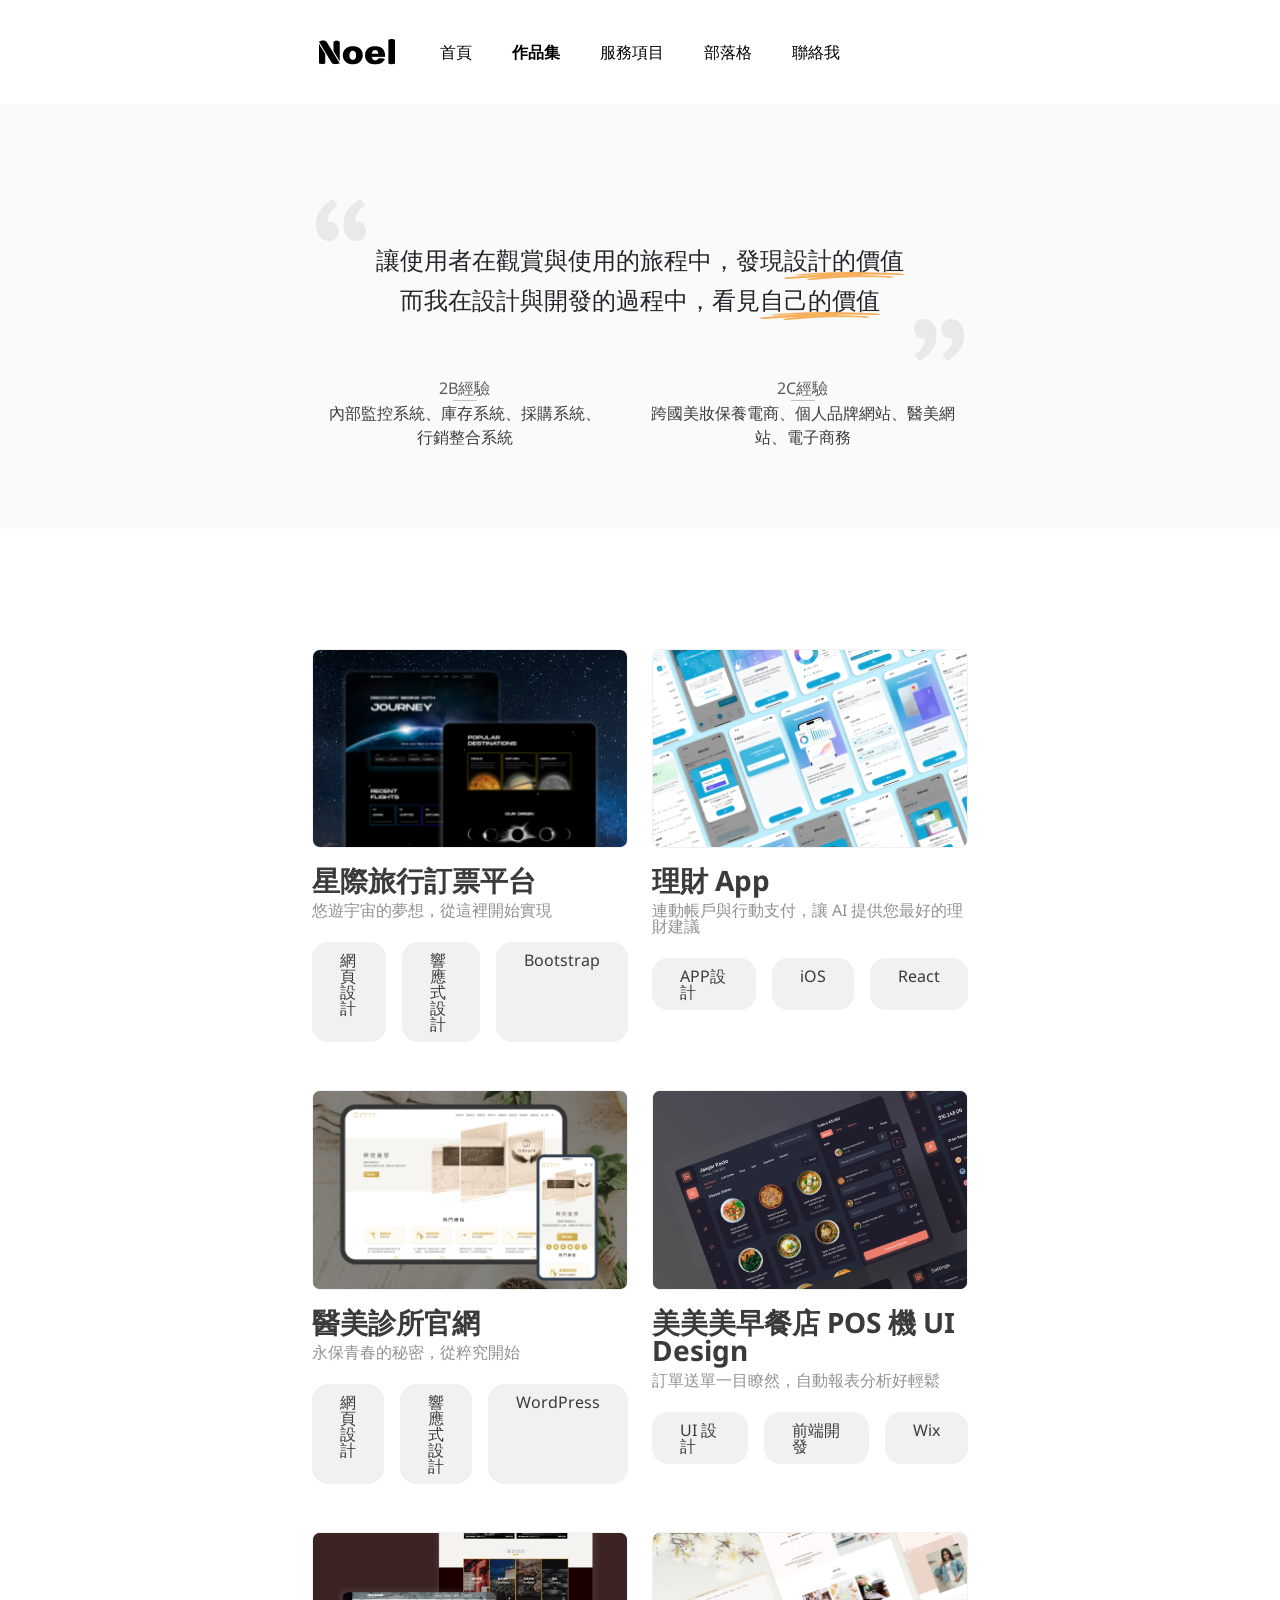
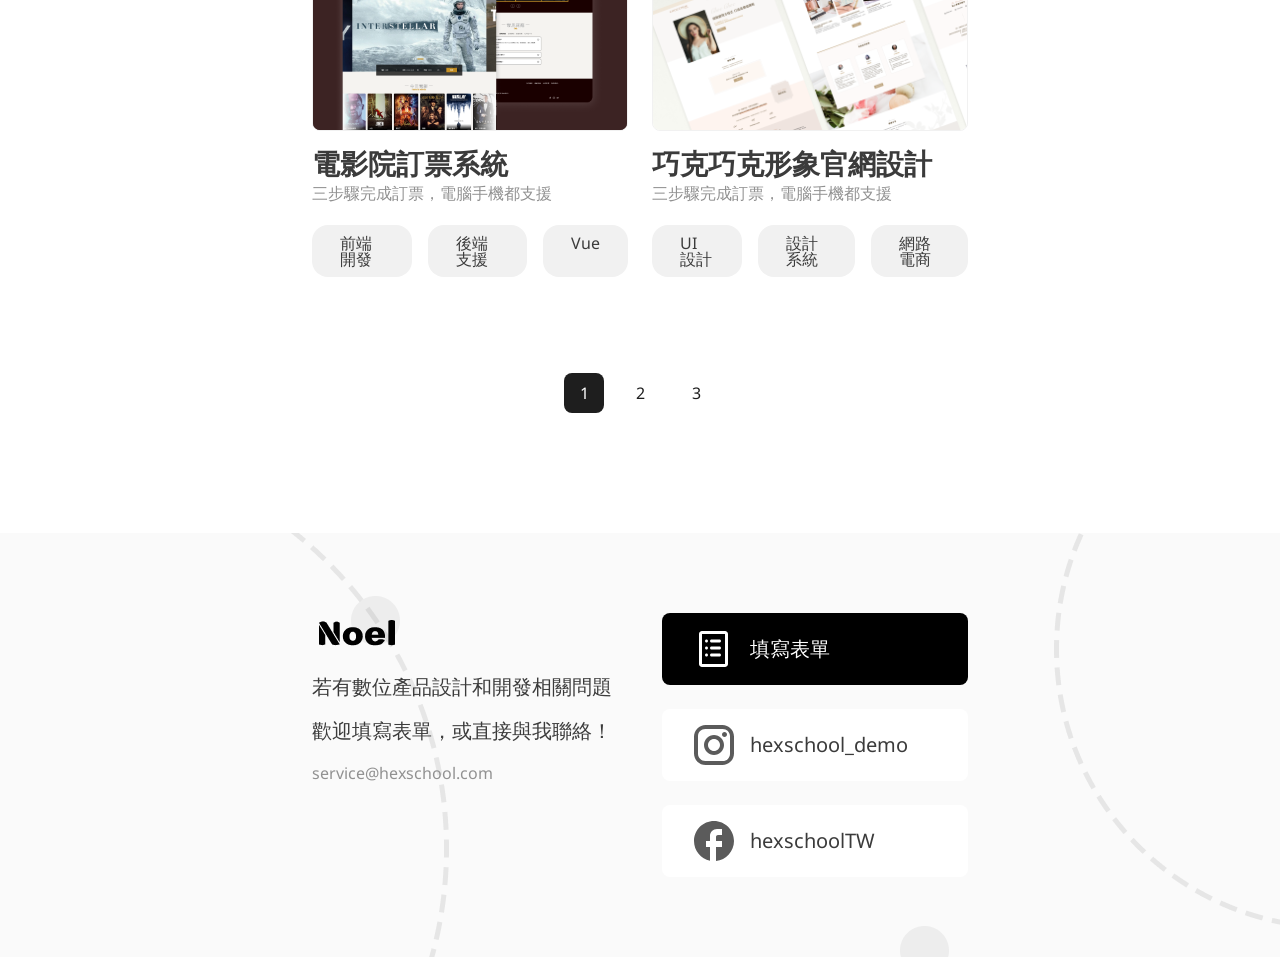
==== commit 69425ffd: "feat: add popup modal" ====
--- a/works.html
+++ b/works.html
@@ -4,6 +4,7 @@
     <meta charset="UTF-8">
     <meta name="viewport" content="width=device-width, initial-scale=1.0">
     <meta name="description" content="test">
+    <link href="https://cdn.jsdelivr.net/npm/bootstrap@5.3.3/dist/css/bootstrap.min.css" rel="stylesheet">
     <link rel="stylesheet" href="css/all.css">
     <title>Noel's Works</title>
 </head>
@@ -55,7 +56,7 @@
         </section>
         <section class="works-collection">
             <div class="works-list">
-                <div class="works-item">
+                <div class="works-item" data-bs-toggle="modal" data-bs-target="#workModal" style="cursor: pointer;">
                     <img src="assets/work-image1.svg" alt="Work image">
                     <h3>星際旅行訂票平台</h3>
                     <p>悠遊宇宙的夢想，從這裡開始實現</p>
@@ -153,5 +154,48 @@
             </a>
         </div>
     </footer>
+    <div class="modal fade" id="workModal" tabindex="-1">
+        <div class="modal-dialog modal-dialog-scrollable modal-xl mt-5">
+            <div class="modal-content">
+                <div class="modal-header">
+                    <button type="button" class="btn-close" data-bs-dismiss="modal"></button>
+                </div>
+                <div class="modal-body">
+                    <section class="modal-info">
+                        <h3>星際旅行訂票平台</h3>
+                        <p>悠遊宇宙的夢想，從這裡開始實現</p>
+                        <div class="modal-info-box">
+                            <div class="info-description">
+                                <p>STAR TRAVEL 為 KK 公司宇宙旅行的購票網站。</p>
+                                <p>主要從地球出發，目的地包含月球、火星、水星、木星；未來太空轉運站建置完畢，將再擴增目的地土星和金星。</p>
+                            </div>
+                            <div class="info-details">
+                                <p class="d-none d-md-block">設計原則：宇宙旅行、深色背景、強烈視覺效果</p>
+                                <p class="d-none d-md-block">開發方式：Bootstrap、Javascript、RWD</p>
+                                <h4 class="d-md-none">設計原則</h4>
+                                <p class="d-md-none">宇宙旅行、深色背景、強烈視覺效果</p>
+                                <h4 class="d-md-none">開發方式</h4>
+                                <p class="d-md-none">Bootstrap、Javascript、RWD</p>
+                            </div>
+                        </div>
+                    </section>
+                    <section class="modal-description">
+                        <div class="modal-description-item">
+                            <img src="assets/modal-image1.svg" alt="Modal image1">
+                            <h3>主視覺</h3>
+                            <p>可直接設定日期、起迄星球、張數，快速查詢可購買的票券。</p>
+                        </div>
+                        <div class="modal-description-item">
+                            <img src="assets/modal-image2.svg" alt="Modal image2">
+                            <h3>推薦查詢</h3>
+                            <p>給予最快起飛，以及最熱門的景點推薦，協助使用者進行選擇。</p>
+                        </div>
+                    </section>
+                </div>
+            </div>
+        </div>
+    </div>
+    <script src="https://cdn.jsdelivr.net/npm/bootstrap@5.3.3/dist/js/bootstrap.bundle.min.js"></script>
+    <script src="main.js"></script>
 </body>
 </html>
--- a/css/all.css
+++ b/css/all.css
@@ -149,8 +149,8 @@
 
 /* header */
 header {
-  display: flex;
-  justify-content: space-between;
+  display: grid;
+  grid-template-columns: 1fr auto 1fr;
   align-items: center;
   padding: 32px 312px;
 }
@@ -1103,4 +1103,114 @@
 
 .pagination-button:hover:not(.active) {
   background-color: #F1F1F1;
+}
+
+.modal-body {
+  padding: 0;
+}
+
+.modal-header {
+  border-bottom: none;
+}
+
+.modal-info, .modal-description-item {
+  display: flex;
+  flex-direction: column;
+  align-items: center;
+  justify-content: center;
+}
+
+.modal-info h3 {
+  font-size: 28px;
+  color: #3B3B3B;
+  line-height: 1.6;
+}
+@media (max-width: 768px) {
+  .modal-info h3 {
+    padding-bottom: 8px;
+  }
+}
+
+.modal-info p {
+  font-size: 16px;
+  color: #919191;
+}
+
+.modal-info-box {
+  font-size: 16px;
+  display: grid;
+  grid-template-columns: 1.5fr 1fr;
+  align-items: center;
+  padding: 40px 56px;
+}
+@media (max-width: 768px) {
+  .modal-info-box {
+    grid-template-columns: 1fr;
+    padding: 20px 32px;
+  }
+}
+
+.info-description {
+  padding-right: 72px;
+}
+@media (max-width: 768px) {
+  .info-description {
+    padding-right: 0;
+    padding-bottom: 24px;
+  }
+}
+
+.info-description p {
+  color: #1E1E1E;
+  line-height: 1.6;
+}
+
+.info-details {
+  padding-left: 24px;
+  border-left: 1px solid #C1C1C1;
+}
+@media (max-width: 768px) {
+  .info-details {
+    padding-left: 0;
+    border-left: none;
+    border-top: 1px solid #C1C1C1;
+    text-align: center;
+  }
+}
+
+.info-details p {
+  line-height: 1.6;
+}
+
+.info-details h4 {
+  color: #5B5B5B;
+  line-height: 1.6;
+  padding-top: 24px;
+}
+
+.modal-description {
+  background-color: #FAFAFA;
+  margin: 0 auto;
+  display: flex;
+  flex-direction: column;
+  align-items: center;
+  justify-content: center;
+  padding-top: 80px;
+  padding-bottom: 80px;
+  gap: 56px;
+}
+
+.modal-description-item img {
+  width: 80%;
+}
+
+.modal-description-item h3 {
+  font-size: 24px;
+  padding-top: 24px;
+  padding-bottom: 16px;
+}
+
+.modal-description-item p {
+  padding-left: 16px;
+  padding-right: 16px;
 }/*# sourceMappingURL=all.css.map */
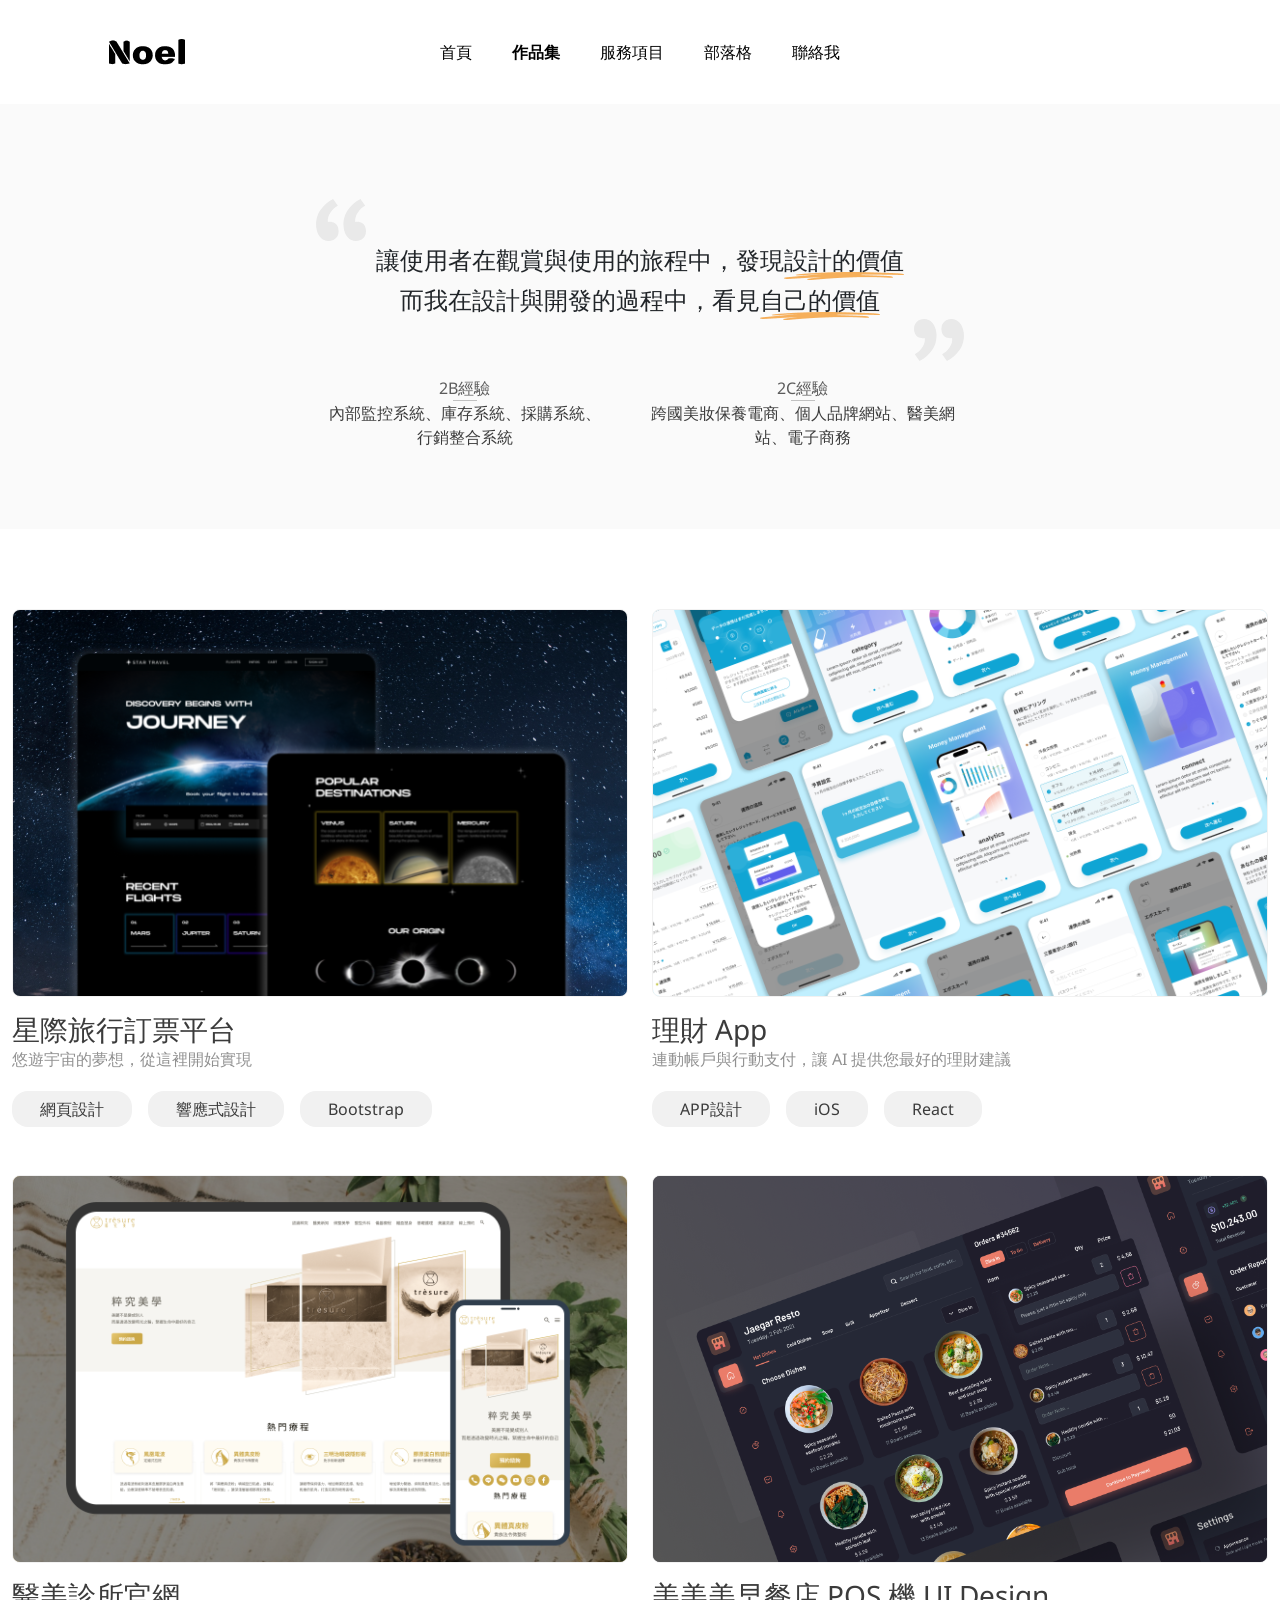
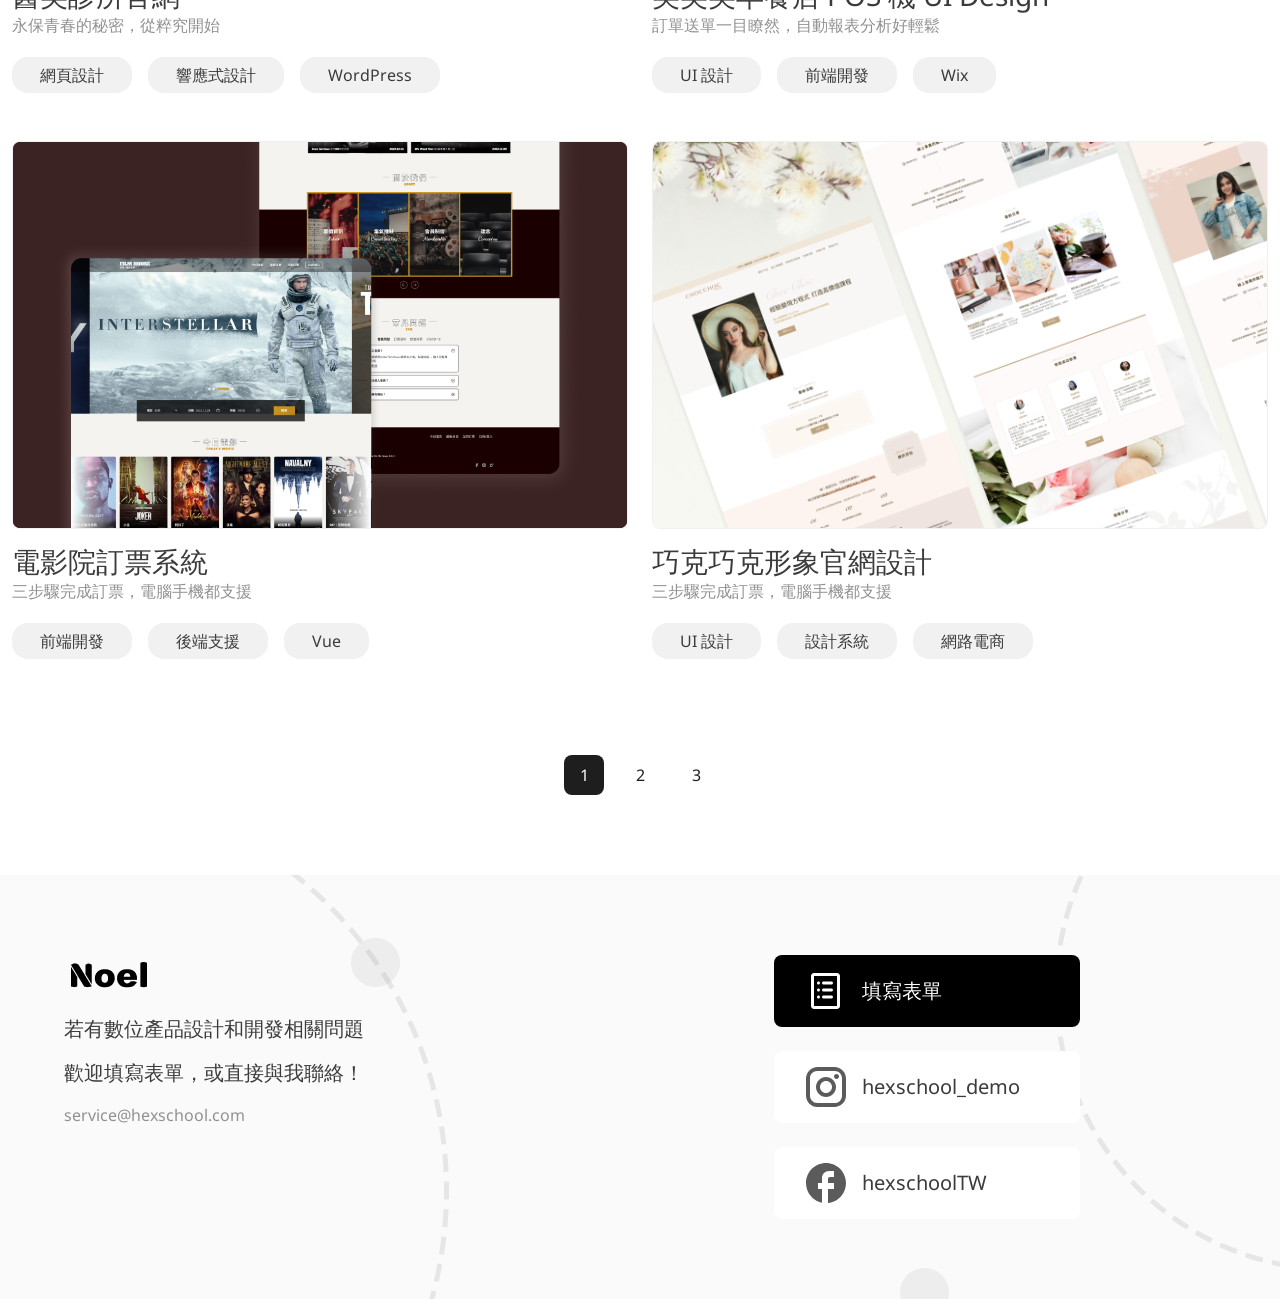
==== commit f7364460: "fix: add main link and fix padding for articles and works collection" ====
--- a/works.html
+++ b/works.html
@@ -125,7 +125,8 @@
         </section>
     </body>
     <footer>
-        <div class="footer-intro">
+        <div class="footer-inner">
+                    <div class="footer-intro">
             <img src="assets/logo.png" alt="Noel's logo">
             <p>若有數位產品設計和開發相關問題</p>
             <p>歡迎填寫表單，或直接與我聯絡！</p>
@@ -152,6 +153,7 @@
                 </div>
                 hexschoolTW
             </a>
+        </div>
         </div>
     </footer>
     <div class="modal fade" id="workModal" tabindex="-1">
--- a/css/all.css
+++ b/css/all.css
@@ -152,7 +152,7 @@
   display: grid;
   grid-template-columns: 1fr auto 1fr;
   align-items: center;
-  padding: 32px 312px;
+  padding: 32px clamp(24px, 8%, 312px);
 }
 @media (max-width: 768px) {
   header {
@@ -330,7 +330,7 @@
   }
 }
 
-.intro ul li {
+.intro ul li a {
   width: 56px;
   height: 56px;
   display: flex;
@@ -467,13 +467,13 @@
   }
 }
 
-h3 {
+.portfolio-content h3 {
   font-weight: bold;
   font-size: 28px;
   padding-bottom: 6px;
 }
 @media (max-width: 768px) {
-  h3 {
+  .portfolio-content h3 {
     font-size: 20px;
     padding-top: 24px;
     padding-bottom: 0px;
@@ -516,6 +516,9 @@
   background: #FFFFFF;
   padding: 10px 28px;
   border-radius: 16px;
+  display: flex;
+  justify-content: center;
+  align-items: center;
 }
 @media (max-width: 768px) {
   .portfolio-content li {
@@ -721,7 +724,7 @@
   flex-direction: column;
   justify-content: center;
   align-items: flex-start; /* 頂端對齊 */
-  width: 416px;
+  max-width: 416px;
   gap: 16px;
 }
 @media (max-width: 768px) {
@@ -732,10 +735,21 @@
   }
 }
 
-@media (max-width: 768px) {
-  .article-card img {
-    width: 100%;
-  }
+.article-card img {
+  width: 100%;
+  height: 240px; /* 固定高度 */
+  -o-object-fit: cover;
+     object-fit: cover; /* 裁切填滿，不變形 */
+  border-radius: 8px; /* 選用 */
+}
+
+.article-card a {
+  color: #3B3B3B;
+  text-decoration: none;
+}
+
+.article-card a:hover {
+  color: #000000;
 }
 
 .article-card p {
@@ -788,13 +802,22 @@
 footer {
   width: 100%;
   background: url("../assets/footer-lg.png") center/cover no-repeat;
-  padding: 80px 312px;
   display: flex;
   justify-content: space-between;
   gap: 24px;
 }
-@media (max-width: 768px) {
-  footer {
+
+.footer-inner {
+  max-width: 1200px;
+  width: 100%;
+  margin: 0 auto;
+  padding: 80px 24px;
+  display: flex;
+  justify-content: space-between;
+  gap: 24px;
+}
+@media (max-width: 768px) {
+  .footer-inner {
     padding: 40px 12px;
     flex-direction: column;
     justify-content: center;
@@ -993,7 +1016,9 @@
 }
 
 .works-collection {
-  padding: 120px 312px;
+  max-width: 1280px;
+  margin: 0 auto;
+  padding: 80px 12px;
 }
 @media (max-width: 768px) {
   .works-collection {
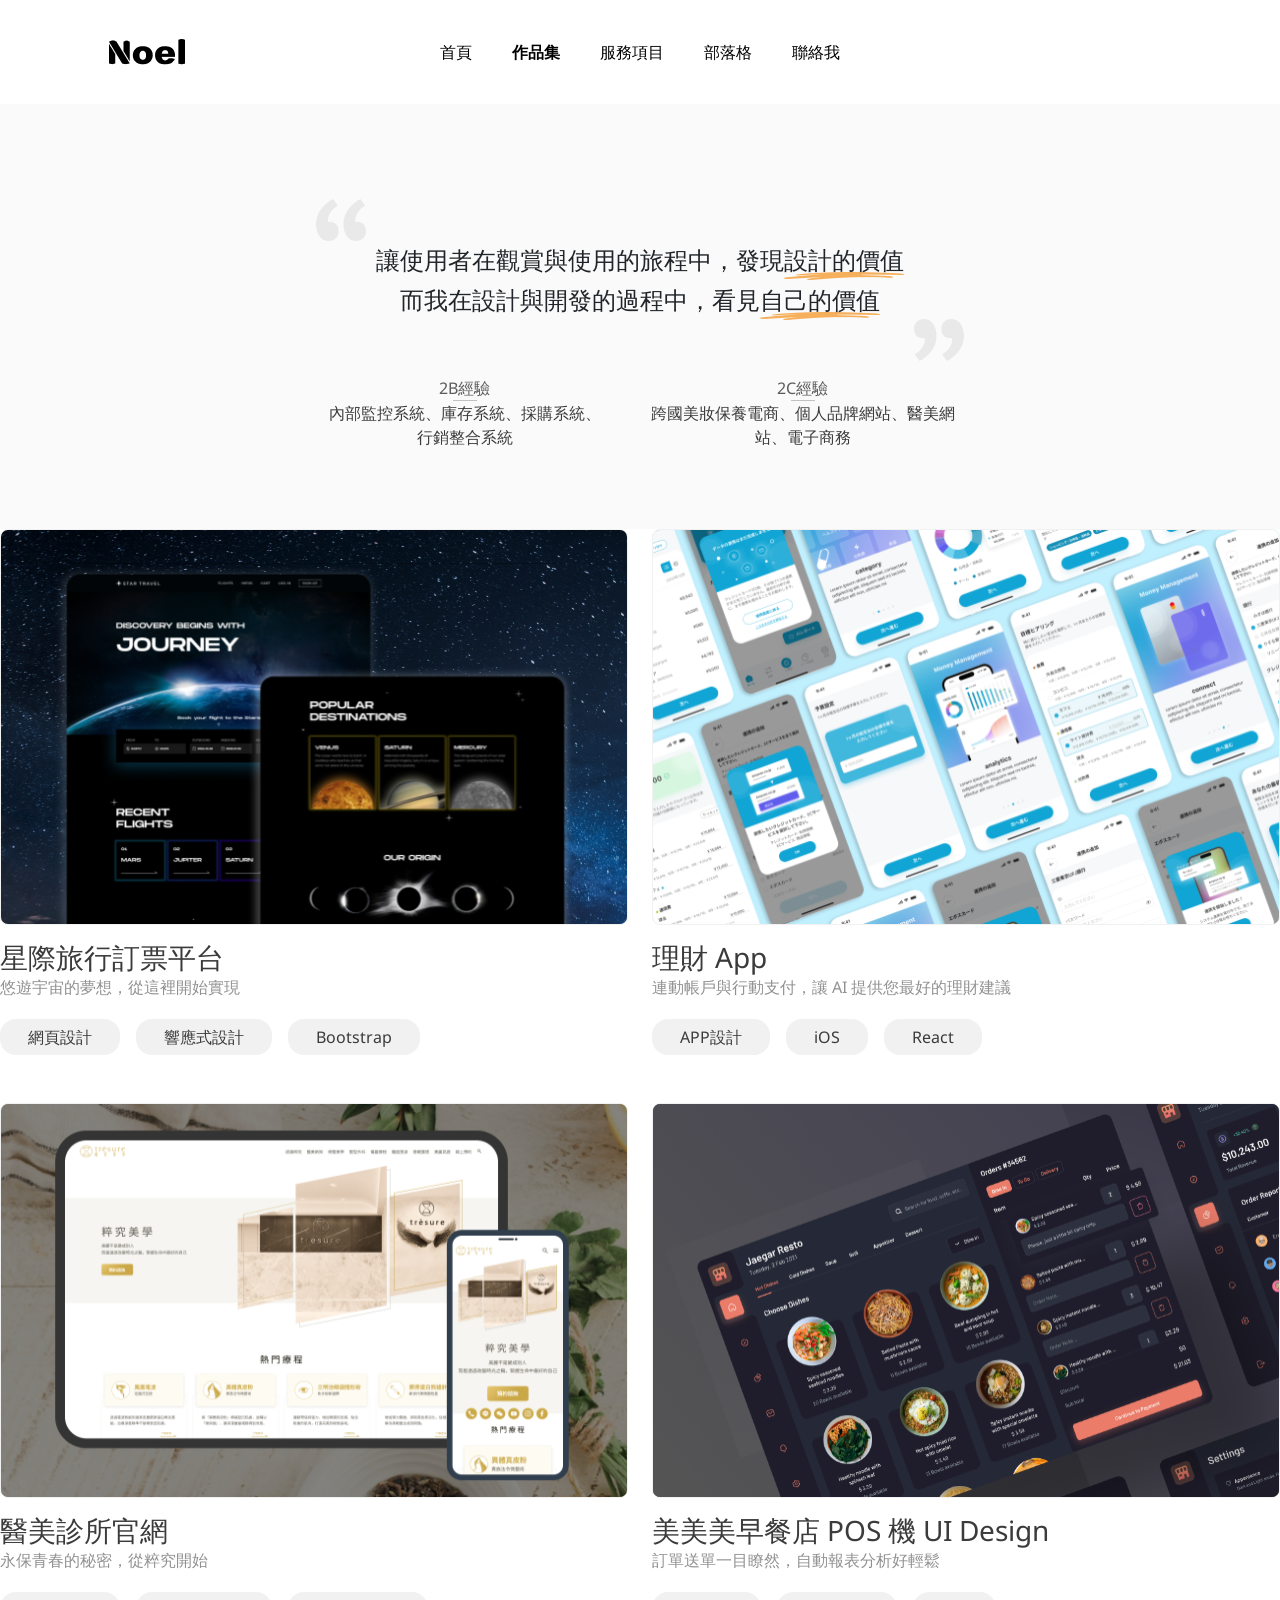
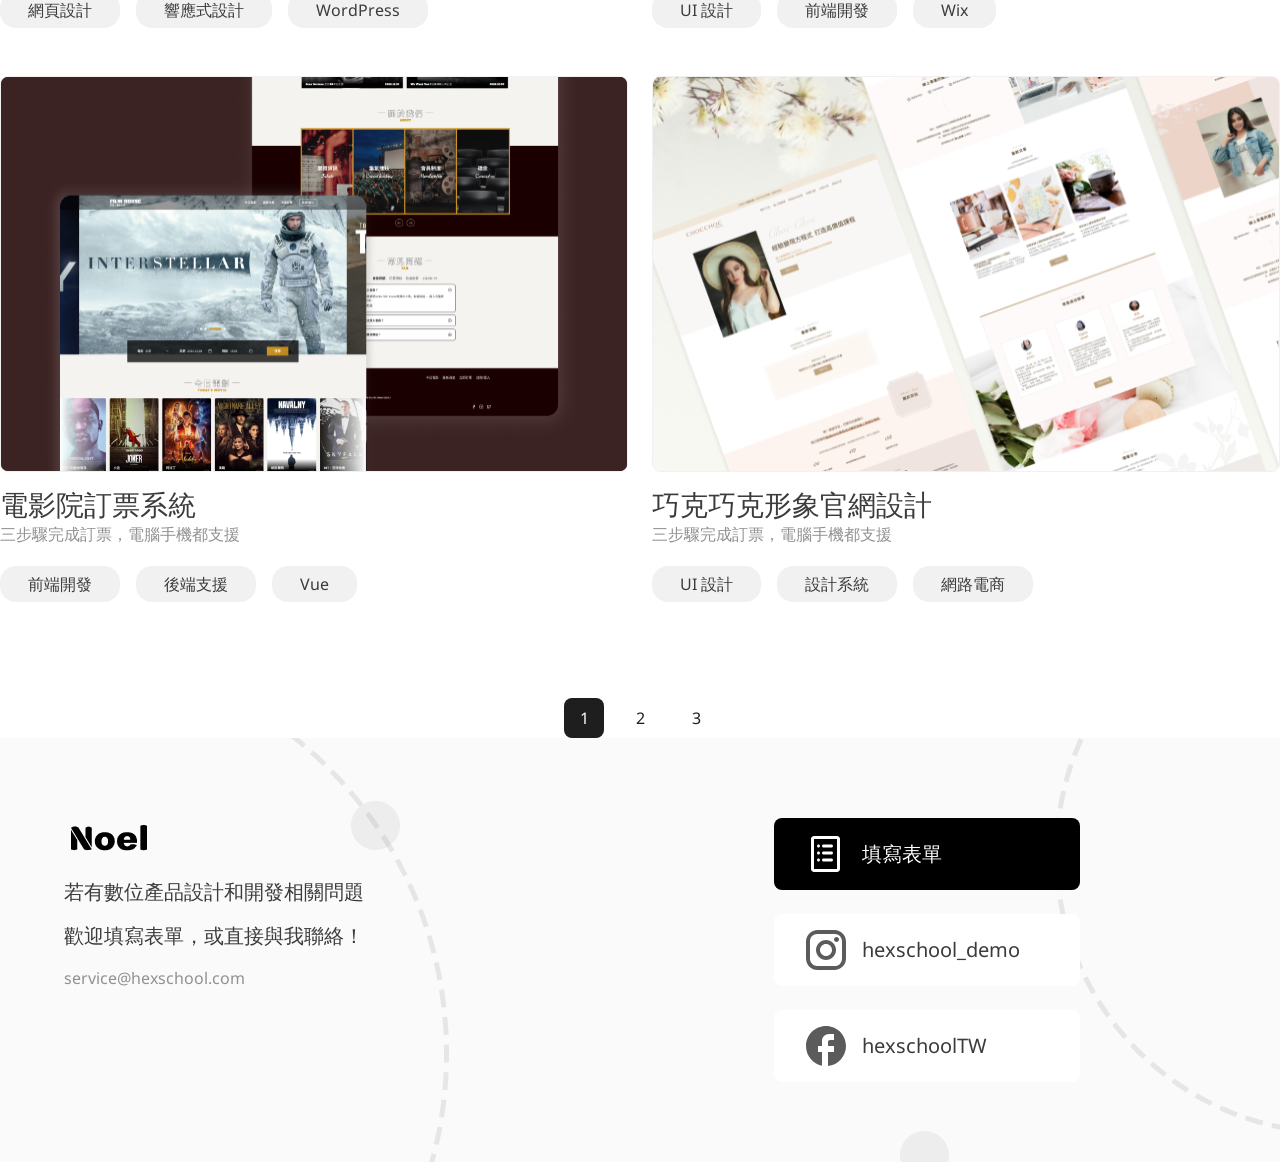
==== commit b1cc35a1: "fix: update works page description" ====
--- a/works.html
+++ b/works.html
@@ -3,7 +3,7 @@
 <head>
     <meta charset="UTF-8">
     <meta name="viewport" content="width=device-width, initial-scale=1.0">
-    <meta name="description" content="test">
+    <meta name="description" content="作品集介紹">
     <link href="https://cdn.jsdelivr.net/npm/bootstrap@5.3.3/dist/css/bootstrap.min.css" rel="stylesheet">
     <link rel="stylesheet" href="css/all.css">
     <title>Noel's Works</title>
--- a/css/all.css
+++ b/css/all.css
@@ -105,7 +105,7 @@
   margin-left: 8px;
 }
 
-.grey-box {
+.card-wrapper {
   background-color: rgba(128, 128, 128, 0.7);
   display: flex;
   justify-content: center;
@@ -114,7 +114,7 @@
   height: 100%;
 }
 @media (max-width: 768px) {
-  .grey-box {
+  .card-wrapper {
     background-color: white;
     flex-direction: column;
     width: 100%;
@@ -143,11 +143,6 @@
   box-sizing: border-box;
 }
 
-body {
-  font-family: "Noto Sans";
-}
-
-/* header */
 header {
   display: grid;
   grid-template-columns: 1fr auto 1fr;
@@ -245,7 +240,10 @@
   font-weight: bold;
 }
 
-/* 第一部分 */
+body {
+  font-family: "Noto Sans";
+}
+
 .hero {
   display: flex;
 }
@@ -304,9 +302,9 @@
 .intro p .highlight {
   background-image: url("../assets/Vector.png");
   background-repeat: no-repeat;
-  background-position: center bottom; /* 圖片位置在中央底部 */
-  background-size: 100% auto; /* 橫向撐滿文字寬度 */
-  padding-bottom: 4px; /* 確保底部有空間顯示圖片 */
+  background-position: center bottom;
+  background-size: 100% auto;
+  padding-bottom: 4px;
 }
 
 .intro .specialties {
@@ -342,7 +340,6 @@
   width: 70%;
 }
 
-/* 第二部分 */
 .works {
   padding-top: 80px;
 }
@@ -488,8 +485,8 @@
   .portfolio-content p {
     padding-top: 8px;
     padding-bottom: 16px;
-    white-space: normal; /* pad 版允許換行 */
-    width: 100%; /* 寬度撐滿讓文字有空間換行 */
+    white-space: normal;
+    width: 100%;
     text-align: center;
   }
 }
@@ -542,7 +539,7 @@
   align-items: center;
   text-align: center;
   width: -moz-fit-content;
-  width: fit-content; /* 寬度只包住文字 */
+  width: fit-content;
   margin: 0 auto;
 }
 @media (max-width: 768px) {
@@ -571,7 +568,7 @@
 }
 
 .portfolio-middle-bg-mobile {
-  display: none; /* 桌機版隱藏 */
+  display: none;
 }
 @media (max-width: 768px) {
   .portfolio-middle-bg-mobile {
@@ -618,7 +615,6 @@
   }
 }
 
-/* 第三部分 - 服務項目 */
 .services-container {
   width: 100%;
   background: url("../assets/homepage-services-bg.svg") center/cover no-repeat;
@@ -723,7 +719,7 @@
   display: flex;
   flex-direction: column;
   justify-content: center;
-  align-items: flex-start; /* 頂端對齊 */
+  align-items: flex-start;
   max-width: 416px;
   gap: 16px;
 }
@@ -737,10 +733,10 @@
 
 .article-card img {
   width: 100%;
-  height: 240px; /* 固定高度 */
+  height: 240px;
   -o-object-fit: cover;
-     object-fit: cover; /* 裁切填滿，不變形 */
-  border-radius: 8px; /* 選用 */
+     object-fit: cover;
+  border-radius: 8px;
 }
 
 .article-card a {
@@ -755,8 +751,8 @@
 .article-card p {
   font-size: 20px;
   font-weight: bold;
-  text-align: left; /* 強制靠左 */
-  word-wrap: break-word; /* 允許長單字換行 */
+  text-align: left;
+  word-wrap: break-word;
   width: 100%;
   line-height: 1.5;
 }
@@ -798,7 +794,350 @@
   }
 }
 
-/* footer */
+.works-hero {
+  width: 100%;
+  background-color: #FAFAFA;
+  display: flex;
+  flex-direction: column;
+  justify-content: center;
+  align-items: center;
+  padding-top: 80px;
+  padding-bottom: 80px;
+}
+@media (max-width: 768px) {
+  .works-hero {
+    padding-top: 40px;
+    padding-bottom: 40px;
+  }
+}
+
+.works-intro {
+  gap: 16px;
+  width: 670px;
+  height: 192px;
+  display: flex;
+  flex-direction: column;
+  align-items: center;
+  justify-content: center;
+  position: relative;
+}
+@media (max-width: 768px) {
+  .works-intro {
+    width: 100%;
+    padding-left: 37.5px;
+    padding-right: 37.5px;
+    padding-top: 64px;
+  }
+}
+
+.works-intro p {
+  font-size: 24px;
+  text-align: center;
+}
+@media (max-width: 768px) {
+  .works-intro p {
+    font-size: 20px;
+    line-height: 1.6;
+  }
+}
+
+.quote-left {
+  position: absolute;
+  width: 72px;
+  height: 72px;
+  top: 0;
+  left: 0;
+}
+@media (max-width: 768px) {
+  .quote-left {
+    left: 50%;
+    transform: translateX(-50%);
+    width: 64px;
+    height: 64px;
+  }
+}
+
+.quote-right {
+  position: absolute;
+  width: 72px;
+  height: 72px;
+  bottom: 0;
+  right: 0;
+}
+@media (max-width: 768px) {
+  .quote-right {
+    display: none;
+  }
+}
+
+.works-intro .highlight {
+  background-image: url("../assets/Vector.png");
+  background-repeat: no-repeat;
+  background-position: center bottom;
+  background-size: 100% auto;
+  padding-bottom: 4px;
+}
+
+.work-experience {
+  display: flex;
+  justify-content: center;
+  width: 636px;
+  gap: 40px;
+}
+@media (max-width: 768px) {
+  .work-experience {
+    width: 235px;
+    flex-direction: column;
+    padding-top: 40px;
+  }
+}
+
+.works-experience-card p {
+  color: #3B3B3B;
+  font-size: 16px;
+  line-height: 24px;
+  text-align: center;
+}
+
+.works-experience-card .subtitle {
+  color: #5B5B5B;
+  display: flex;
+  flex-direction: column;
+  align-items: center;
+}
+
+.works-experience-card .subtitle::after {
+  content: "";
+  display: block;
+  width: 24px;
+  height: 1px;
+  background: #C1C1C1;
+}
+
+.works-collection {
+  max-width: 1280px;
+  margin: 0 auto;
+}
+@media (max-width: 768px) {
+  .works-collection {
+    padding: 80px 12px;
+  }
+}
+
+.works-list {
+  display: grid;
+  grid-template-columns: 1fr 1fr;
+  gap: 24px;
+}
+@media (max-width: 768px) {
+  .works-list {
+    grid-template-columns: 1fr;
+    gap: 48px;
+  }
+}
+
+.works-item img {
+  width: 100%;
+  border: #F1F1F1 1px solid;
+  border-radius: 8px;
+  margin-bottom: 16px;
+}
+
+.works-item h3 {
+  font-size: 28px;
+  color: #3B3B3B;
+  padding-bottom: 8px;
+  padding-top: 0;
+}
+@media (max-width: 768px) {
+  .works-item h3 {
+    font-size: 20px;
+    padding-left: 16px;
+  }
+}
+
+.works-item p {
+  font-size: 16px;
+  color: #919191;
+}
+@media (max-width: 768px) {
+  .works-item p {
+    padding-left: 16px;
+  }
+}
+
+.works-item ul {
+  font-size: 16px;
+  display: flex;
+  gap: 16px;
+  padding-top: 24px;
+  padding-bottom: 24px;
+}
+@media (max-width: 768px) {
+  .works-item ul {
+    gap: 8px;
+    padding-top: 16px;
+    padding-left: 16px;
+    padding-bottom: 20px;
+    justify-content: flex-start;
+  }
+}
+
+.works-item li {
+  color: #3B3B3B;
+  background: #F1F1F1;
+  padding: 10px 28px;
+  border-radius: 16px;
+}
+@media (max-width: 768px) {
+  .works-item li {
+    padding: 4px 12px;
+  }
+}
+
+.works-pagination {
+  display: flex;
+  justify-content: center;
+  gap: 16px;
+  padding-top: 72px;
+}
+@media (max-width: 768px) {
+  .works-pagination {
+    padding-top: 48px;
+  }
+}
+
+.works-pagination .pagination-button {
+  background-color: #FFFFFF;
+  height: 40px;
+  width: 40px;
+  border-radius: 8px;
+  display: flex;
+  align-items: center;
+  justify-content: center;
+  color: #1E1E1E;
+  text-decoration: none;
+}
+
+.works-pagination .pagination-button.active {
+  background-color: #1E1E1E;
+  color: white;
+}
+
+.pagination-button:hover:not(.active) {
+  background-color: #F1F1F1;
+}
+
+.modal-body {
+  padding: 0;
+}
+
+.modal-header {
+  border-bottom: none;
+}
+
+.modal-info, .modal-description-item {
+  display: flex;
+  flex-direction: column;
+  align-items: center;
+  justify-content: center;
+}
+
+.modal-info h3 {
+  font-size: 28px;
+  color: #3B3B3B;
+  line-height: 1.6;
+}
+@media (max-width: 768px) {
+  .modal-info h3 {
+    padding-bottom: 8px;
+  }
+}
+
+.modal-info p {
+  font-size: 16px;
+  color: #919191;
+}
+
+.modal-info-box {
+  font-size: 16px;
+  display: grid;
+  grid-template-columns: 1.5fr 1fr;
+  align-items: center;
+  padding: 40px 56px;
+}
+@media (max-width: 768px) {
+  .modal-info-box {
+    grid-template-columns: 1fr;
+    padding: 20px 32px;
+  }
+}
+
+.info-description {
+  padding-right: 72px;
+}
+@media (max-width: 768px) {
+  .info-description {
+    padding-right: 0;
+    padding-bottom: 24px;
+  }
+}
+
+.info-description p {
+  color: #1E1E1E;
+  line-height: 1.6;
+}
+
+.info-details {
+  padding-left: 24px;
+  border-left: 1px solid #C1C1C1;
+}
+@media (max-width: 768px) {
+  .info-details {
+    padding-left: 0;
+    border-left: none;
+    border-top: 1px solid #C1C1C1;
+    text-align: center;
+  }
+}
+
+.info-details p {
+  line-height: 1.6;
+}
+
+.info-details h4 {
+  color: #5B5B5B;
+  line-height: 1.6;
+  padding-top: 24px;
+}
+
+.modal-description {
+  background-color: #FAFAFA;
+  margin: 0 auto;
+  display: flex;
+  flex-direction: column;
+  align-items: center;
+  justify-content: center;
+  padding-top: 80px;
+  padding-bottom: 80px;
+  gap: 56px;
+}
+
+.modal-description-item img {
+  width: 80%;
+}
+
+.modal-description-item h3 {
+  font-size: 24px;
+  padding-top: 24px;
+  padding-bottom: 16px;
+}
+
+.modal-description-item p {
+  padding-left: 16px;
+  padding-right: 16px;
+}
+
 footer {
   width: 100%;
   background: url("../assets/footer-lg.png") center/cover no-repeat;
@@ -887,355 +1226,10 @@
   display: flex;
   justify-content: center;
   align-items: center;
-  overflow: hidden; /* 防止 img 溢出 */
+  overflow: hidden;
 }
 
 .icon-lg {
   width: 100%;
   height: 100%;
-}
-
-.works-hero {
-  width: 100%;
-  background-color: #FAFAFA;
-  display: flex;
-  flex-direction: column;
-  justify-content: center;
-  align-items: center;
-  padding-top: 80px;
-  padding-bottom: 80px;
-}
-@media (max-width: 768px) {
-  .works-hero {
-    padding-top: 40px;
-    padding-bottom: 40px;
-  }
-}
-
-.works-intro {
-  gap: 16px;
-  width: 670px;
-  height: 192px;
-  display: flex;
-  flex-direction: column;
-  align-items: center;
-  justify-content: center;
-  position: relative;
-}
-@media (max-width: 768px) {
-  .works-intro {
-    width: 100%;
-    padding-left: 37.5px;
-    padding-right: 37.5px;
-    padding-top: 64px;
-  }
-}
-
-.works-intro p {
-  font-size: 24px;
-  text-align: center;
-}
-@media (max-width: 768px) {
-  .works-intro p {
-    font-size: 20px;
-    line-height: 1.6;
-  }
-}
-
-.quote-left {
-  position: absolute;
-  width: 72px;
-  height: 72px;
-  top: 0;
-  left: 0;
-}
-@media (max-width: 768px) {
-  .quote-left {
-    left: 50%;
-    transform: translateX(-50%);
-    width: 64px;
-    height: 64px;
-  }
-}
-
-.quote-right {
-  position: absolute;
-  width: 72px;
-  height: 72px;
-  bottom: 0;
-  right: 0;
-}
-@media (max-width: 768px) {
-  .quote-right {
-    display: none;
-  }
-}
-
-.works-intro .highlight {
-  background-image: url("../assets/Vector.png");
-  background-repeat: no-repeat;
-  background-position: center bottom;
-  background-size: 100% auto;
-  padding-bottom: 4px;
-}
-
-.work-experience {
-  display: flex;
-  justify-content: center;
-  width: 636px;
-  gap: 40px;
-}
-@media (max-width: 768px) {
-  .work-experience {
-    width: 235px;
-    flex-direction: column;
-    padding-top: 40px;
-  }
-}
-
-.works-experience-card p {
-  color: #3B3B3B;
-  font-size: 16px;
-  line-height: 24px;
-  text-align: center;
-}
-
-.works-experience-card .subtitle {
-  color: #5B5B5B;
-  display: flex;
-  flex-direction: column;
-  align-items: center;
-}
-
-.works-experience-card .subtitle::after {
-  content: "";
-  display: block;
-  width: 24px;
-  height: 1px;
-  background: #C1C1C1;
-}
-
-.works-collection {
-  max-width: 1280px;
-  margin: 0 auto;
-  padding: 80px 12px;
-}
-@media (max-width: 768px) {
-  .works-collection {
-    padding: 80px 12px;
-  }
-}
-
-.works-list {
-  display: grid;
-  grid-template-columns: 1fr 1fr;
-  gap: 24px;
-}
-@media (max-width: 768px) {
-  .works-list {
-    grid-template-columns: 1fr;
-    gap: 48px;
-  }
-}
-
-.works-item img {
-  width: 100%;
-  border: #F1F1F1 1px solid;
-  border-radius: 8px;
-  margin-bottom: 16px;
-}
-
-.works-item h3 {
-  font-size: 28px;
-  color: #3B3B3B;
-  padding-bottom: 8px;
-  padding-top: 0;
-}
-@media (max-width: 768px) {
-  .works-item h3 {
-    font-size: 20px;
-    padding-left: 16px;
-  }
-}
-
-.works-item p {
-  font-size: 16px;
-  color: #919191;
-}
-@media (max-width: 768px) {
-  .works-item p {
-    padding-left: 16px;
-  }
-}
-
-.works-item ul {
-  font-size: 16px;
-  display: flex;
-  gap: 16px;
-  padding-top: 24px;
-  padding-bottom: 24px;
-}
-@media (max-width: 768px) {
-  .works-item ul {
-    gap: 8px;
-    padding-top: 16px;
-    padding-left: 16px;
-    padding-bottom: 20px;
-    justify-content: flex-start;
-  }
-}
-
-.works-item li {
-  color: #3B3B3B;
-  background: #F1F1F1;
-  padding: 10px 28px;
-  border-radius: 16px;
-}
-@media (max-width: 768px) {
-  .works-item li {
-    padding: 4px 12px;
-  }
-}
-
-.works-pagination {
-  display: flex;
-  justify-content: center;
-  gap: 16px;
-  padding-top: 72px;
-}
-@media (max-width: 768px) {
-  .works-pagination {
-    padding-top: 48px;
-  }
-}
-
-.works-pagination .pagination-button {
-  background-color: #FFFFFF;
-  height: 40px;
-  width: 40px;
-  border-radius: 8px;
-  display: flex;
-  align-items: center;
-  justify-content: center;
-  color: #1E1E1E;
-  text-decoration: none;
-}
-
-.works-pagination .pagination-button.active {
-  background-color: #1E1E1E;
-  color: white;
-}
-
-.pagination-button:hover:not(.active) {
-  background-color: #F1F1F1;
-}
-
-.modal-body {
-  padding: 0;
-}
-
-.modal-header {
-  border-bottom: none;
-}
-
-.modal-info, .modal-description-item {
-  display: flex;
-  flex-direction: column;
-  align-items: center;
-  justify-content: center;
-}
-
-.modal-info h3 {
-  font-size: 28px;
-  color: #3B3B3B;
-  line-height: 1.6;
-}
-@media (max-width: 768px) {
-  .modal-info h3 {
-    padding-bottom: 8px;
-  }
-}
-
-.modal-info p {
-  font-size: 16px;
-  color: #919191;
-}
-
-.modal-info-box {
-  font-size: 16px;
-  display: grid;
-  grid-template-columns: 1.5fr 1fr;
-  align-items: center;
-  padding: 40px 56px;
-}
-@media (max-width: 768px) {
-  .modal-info-box {
-    grid-template-columns: 1fr;
-    padding: 20px 32px;
-  }
-}
-
-.info-description {
-  padding-right: 72px;
-}
-@media (max-width: 768px) {
-  .info-description {
-    padding-right: 0;
-    padding-bottom: 24px;
-  }
-}
-
-.info-description p {
-  color: #1E1E1E;
-  line-height: 1.6;
-}
-
-.info-details {
-  padding-left: 24px;
-  border-left: 1px solid #C1C1C1;
-}
-@media (max-width: 768px) {
-  .info-details {
-    padding-left: 0;
-    border-left: none;
-    border-top: 1px solid #C1C1C1;
-    text-align: center;
-  }
-}
-
-.info-details p {
-  line-height: 1.6;
-}
-
-.info-details h4 {
-  color: #5B5B5B;
-  line-height: 1.6;
-  padding-top: 24px;
-}
-
-.modal-description {
-  background-color: #FAFAFA;
-  margin: 0 auto;
-  display: flex;
-  flex-direction: column;
-  align-items: center;
-  justify-content: center;
-  padding-top: 80px;
-  padding-bottom: 80px;
-  gap: 56px;
-}
-
-.modal-description-item img {
-  width: 80%;
-}
-
-.modal-description-item h3 {
-  font-size: 24px;
-  padding-top: 24px;
-  padding-bottom: 16px;
-}
-
-.modal-description-item p {
-  padding-left: 16px;
-  padding-right: 16px;
 }/*# sourceMappingURL=all.css.map */
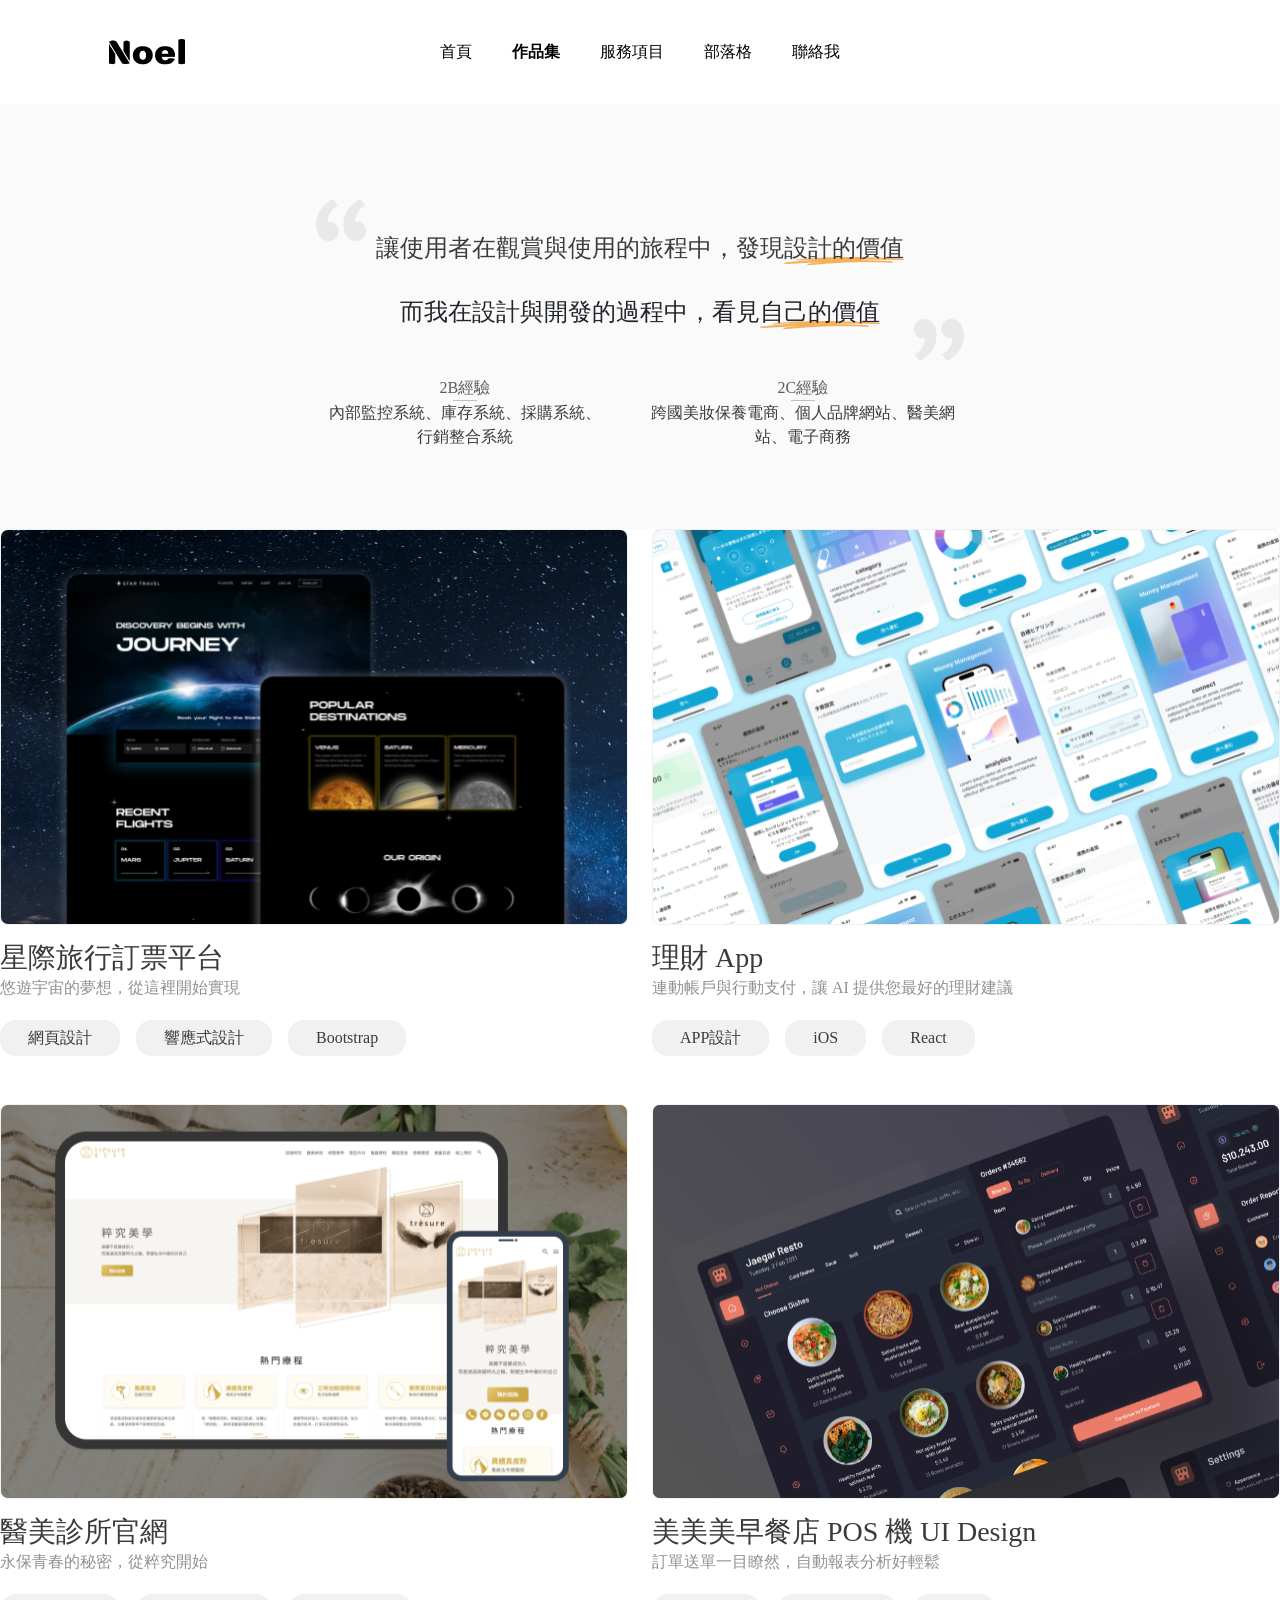
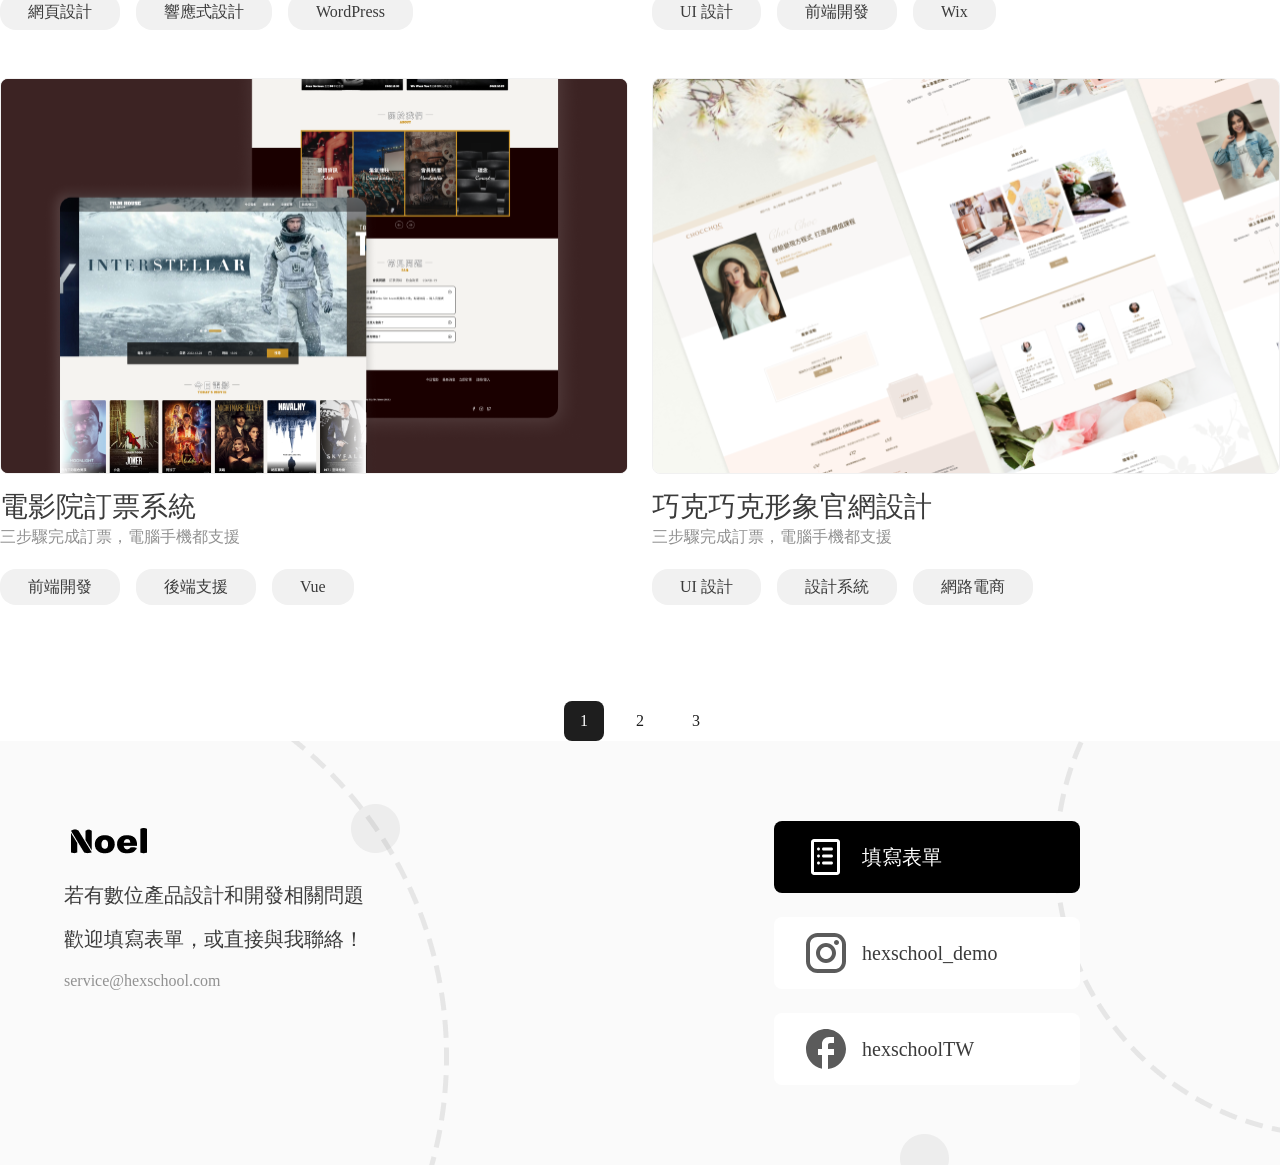
==== commit d5330e96: "fix: fix line break, enlarge instagram logo, and fix font import issues." ====
--- a/works.html
+++ b/works.html
@@ -39,7 +39,7 @@
         <section class="works-hero">
             <div class="works-intro">
                 <img src="assets/quote-left.svg" alt="Quote left" class="quote-left">
-                <p>讓使用者在觀賞與使用的旅程中，發現<span class="highlight">設計的價值</span></p>
+                <h1>讓使用者在觀賞與使用的旅程中，發現<span class="highlight">設計的價值</span></h1>
                 <p>而我在設計與開發的過程中，看見<span class="highlight">自己的價值</span></p>
                 <img src="assets/quote-right.svg" alt="Quote right" class="quote-right">
             </div>
--- a/css/all.css
+++ b/css/all.css
@@ -1,5 +1,4 @@
 @charset "UTF-8";
-@import url("https://fonts.googleapis.com/css2?family=Noto+Sans:ital,wght@0,300;1,300&display=swap");
 html, body, div, span, applet, object, iframe,
 h1, h2, h3, h4, h5, h6, p, blockquote, pre,
 a, abbr, acronym, address, big, cite, code,
@@ -340,6 +339,10 @@
   width: 70%;
 }
 
+.intro ul .img-l {
+  width: 80%;
+}
+
 .works {
   padding-top: 80px;
 }
@@ -830,12 +833,13 @@
   }
 }
 
-.works-intro p {
+.works-intro p, .works-intro h1 {
   font-size: 24px;
   text-align: center;
-}
-@media (max-width: 768px) {
-  .works-intro p {
+  font-weight: normal;
+}
+@media (max-width: 768px) {
+  .works-intro p, .works-intro h1 {
     font-size: 20px;
     line-height: 1.6;
   }
